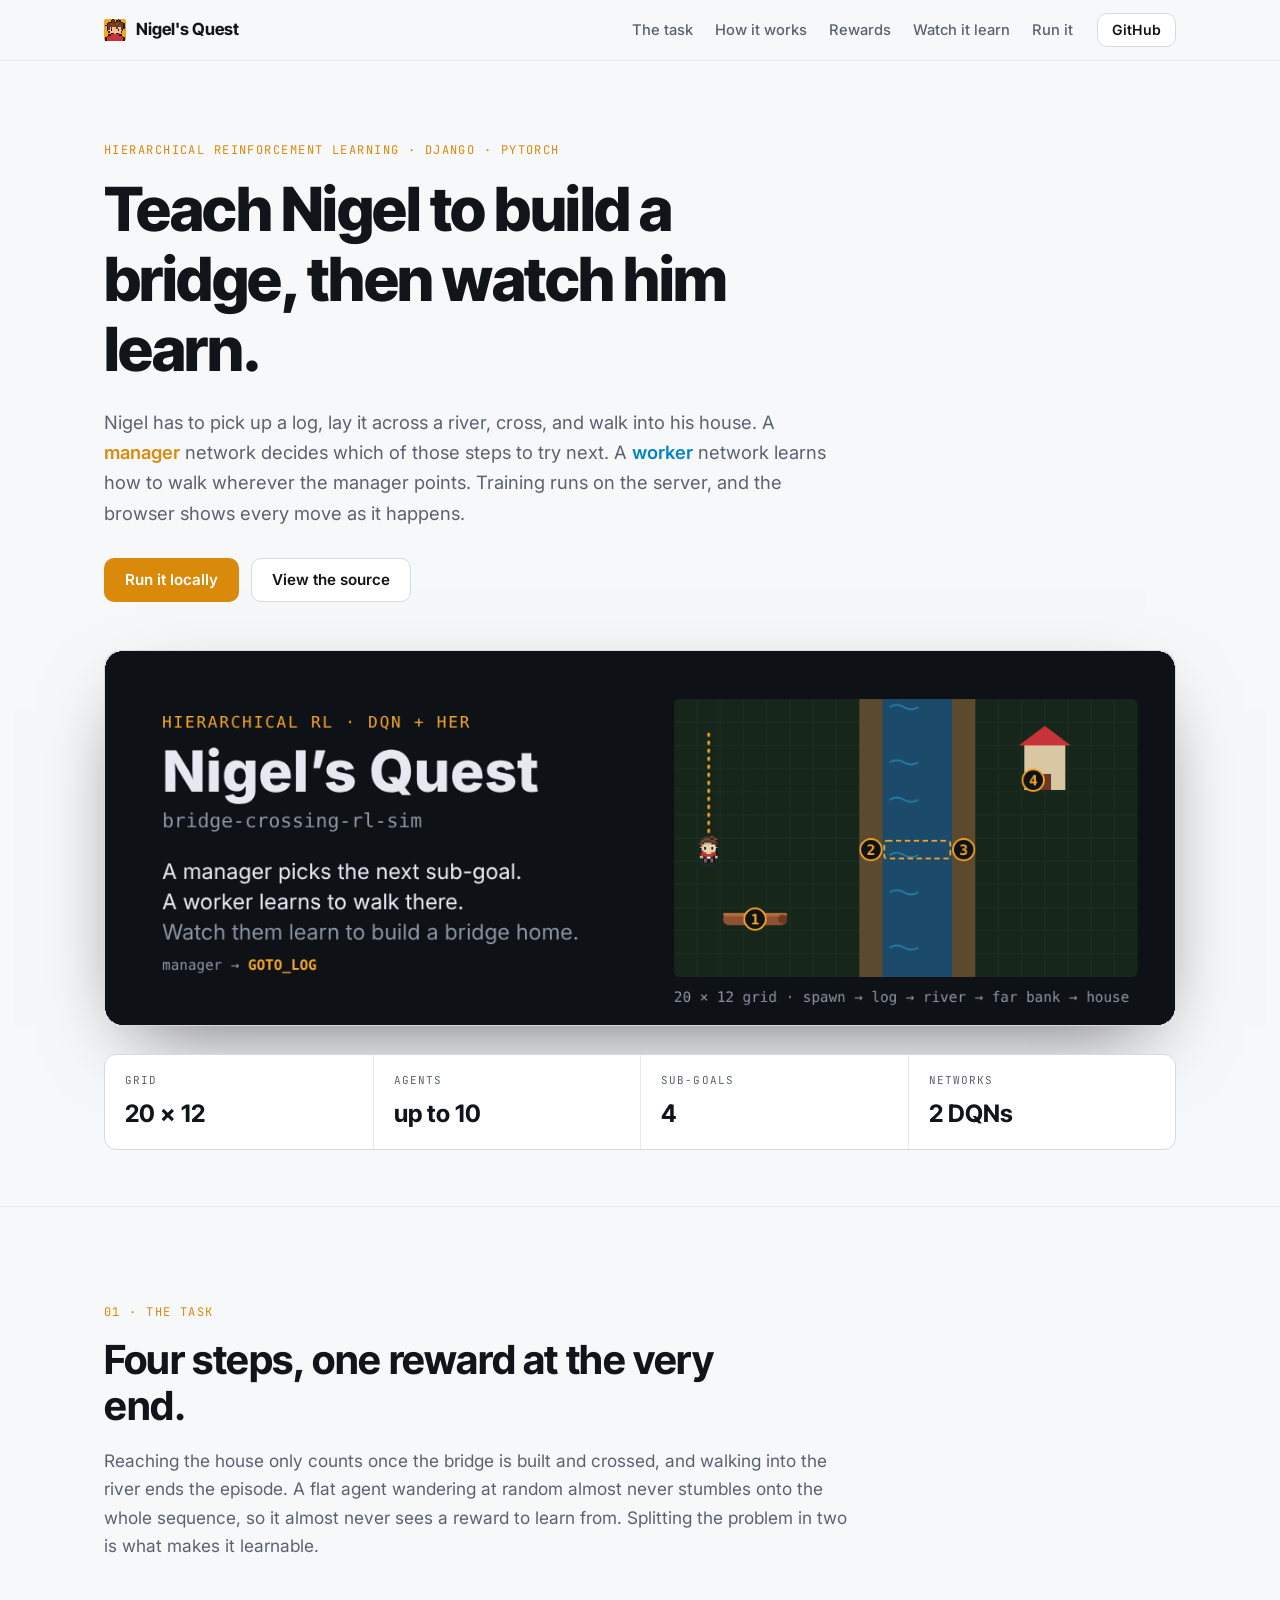
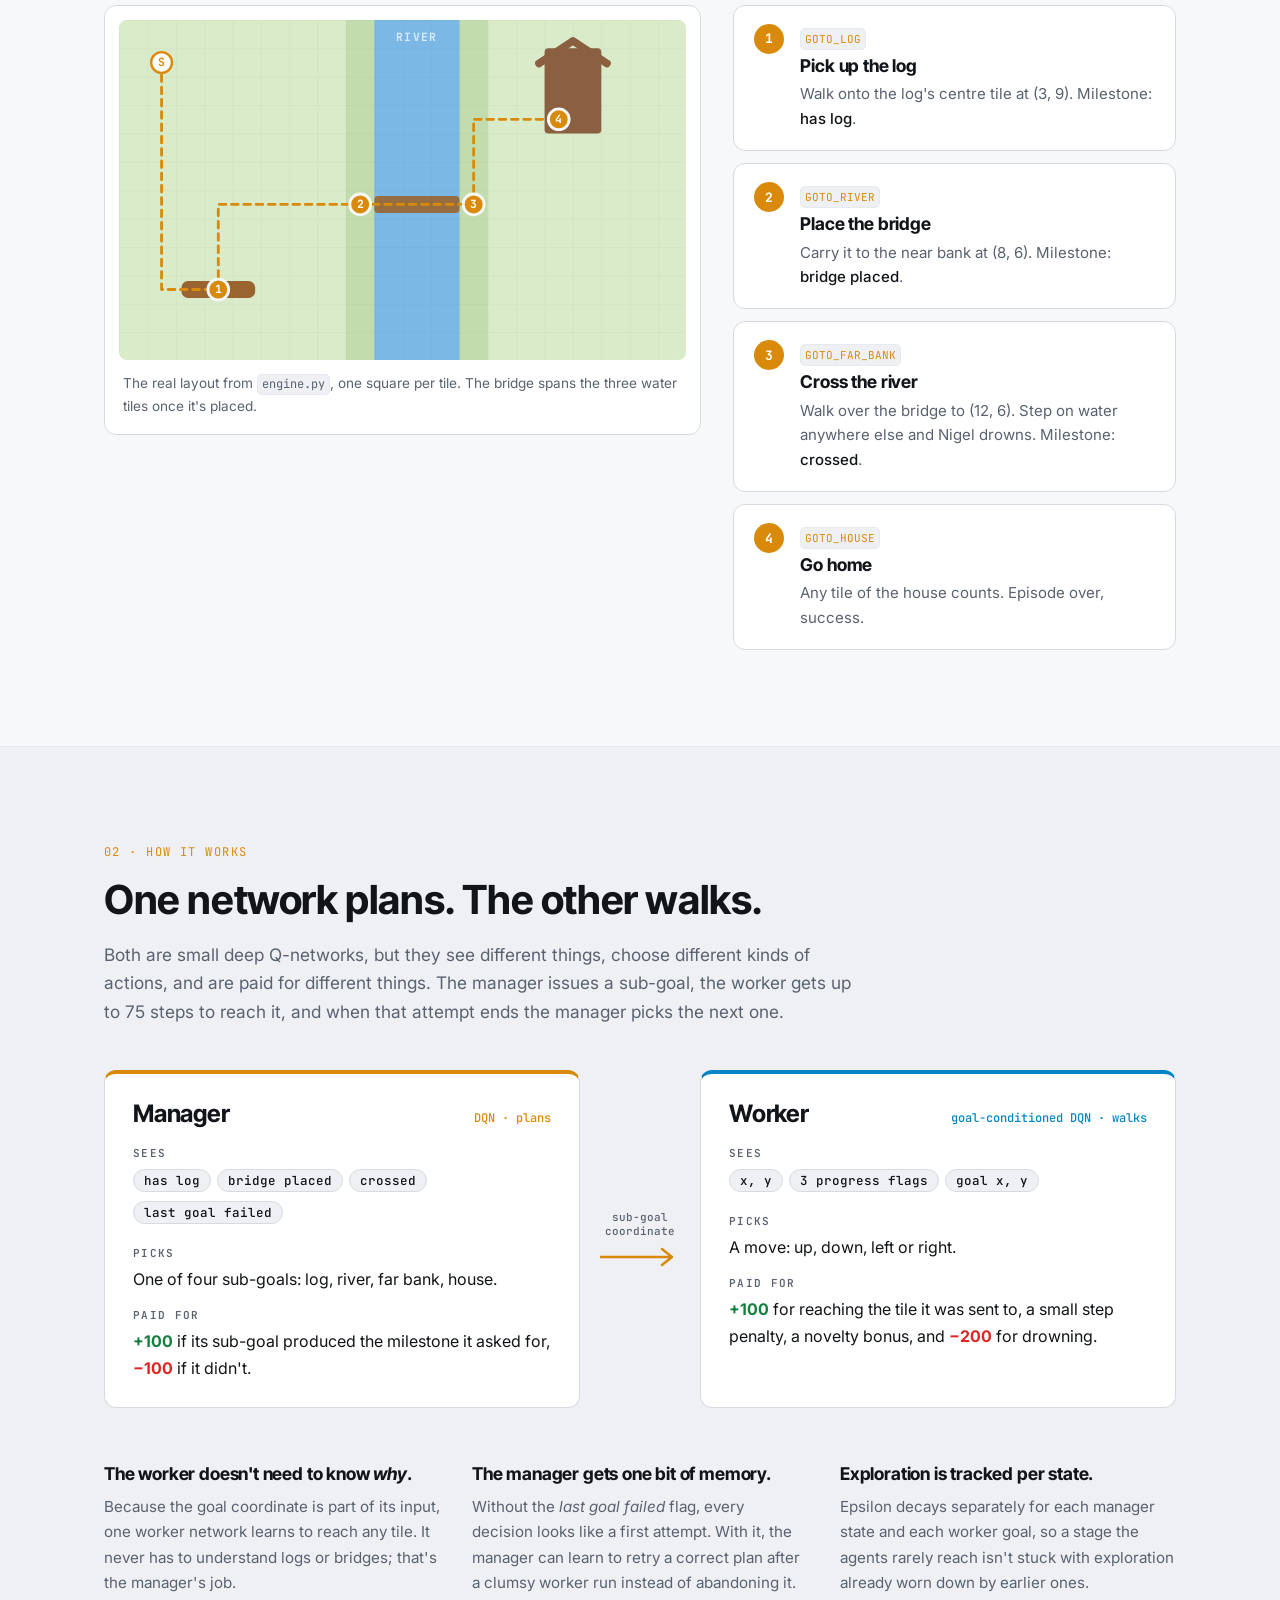
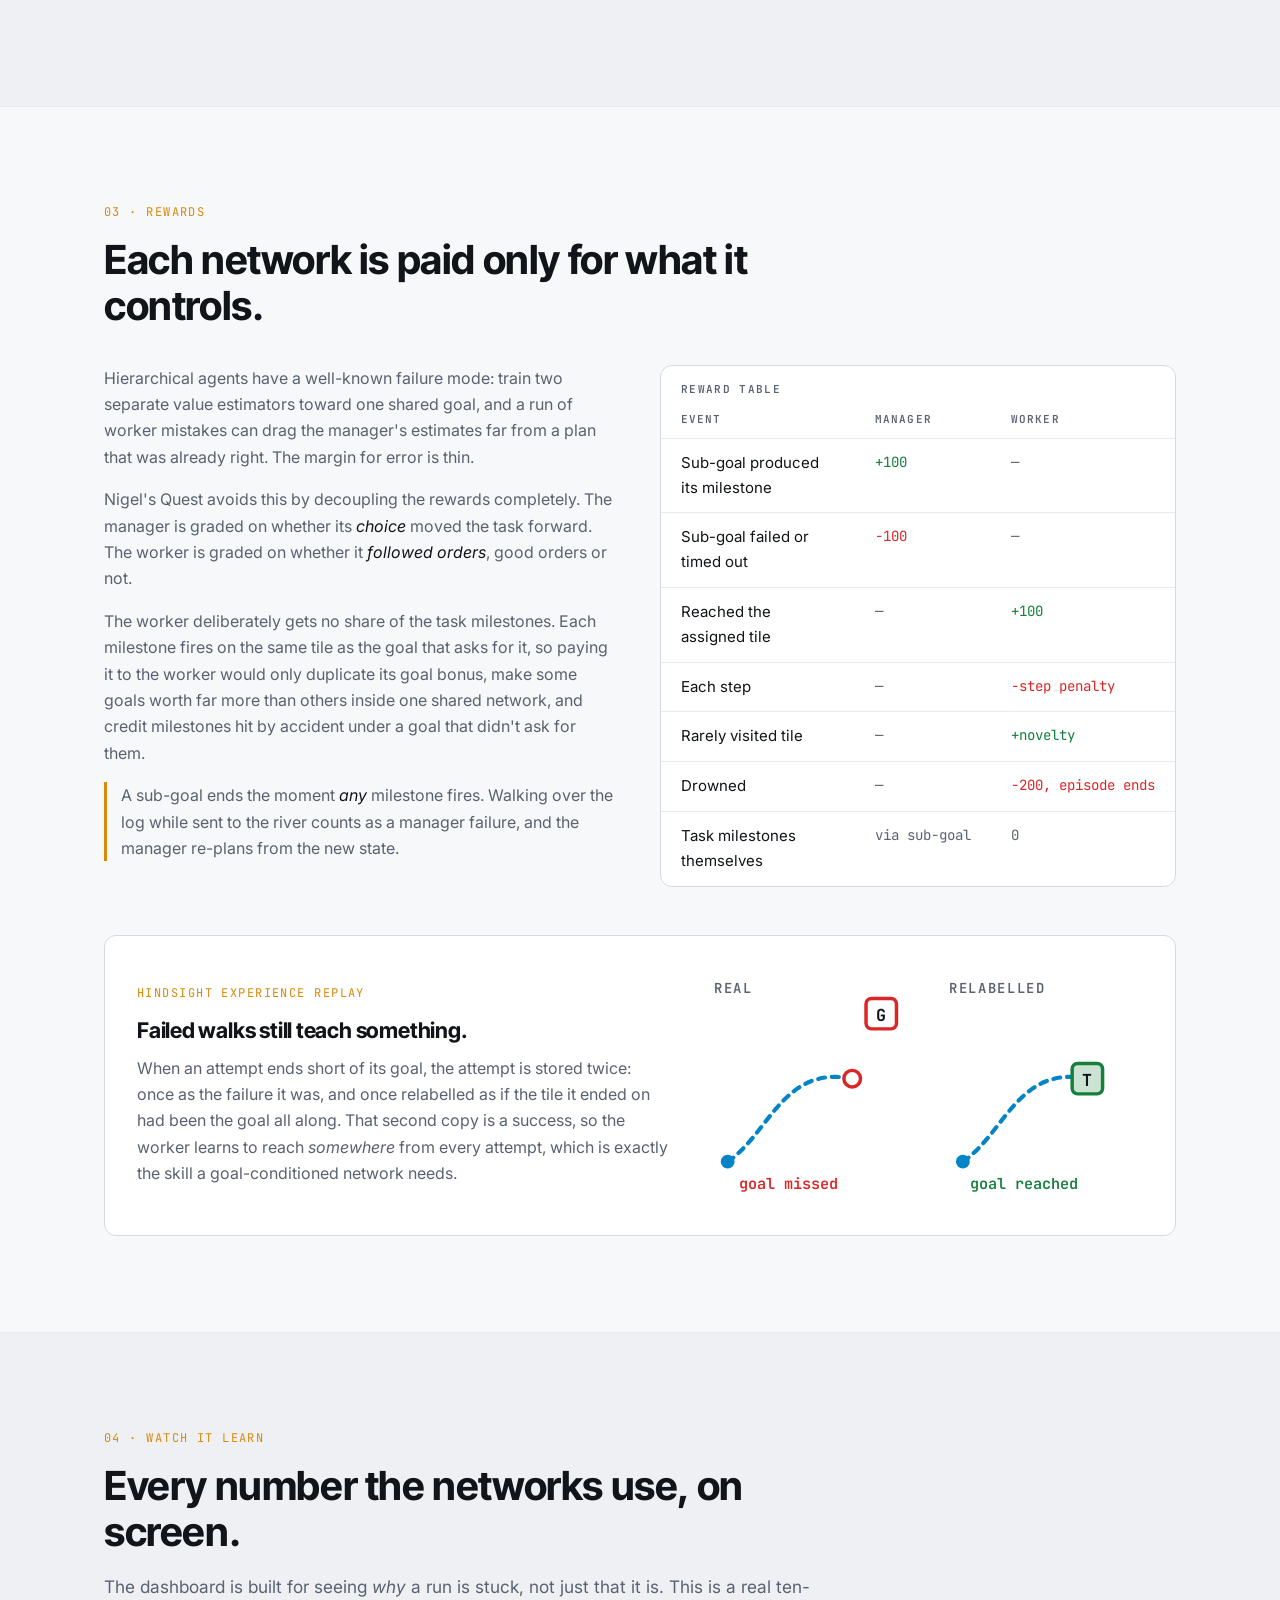
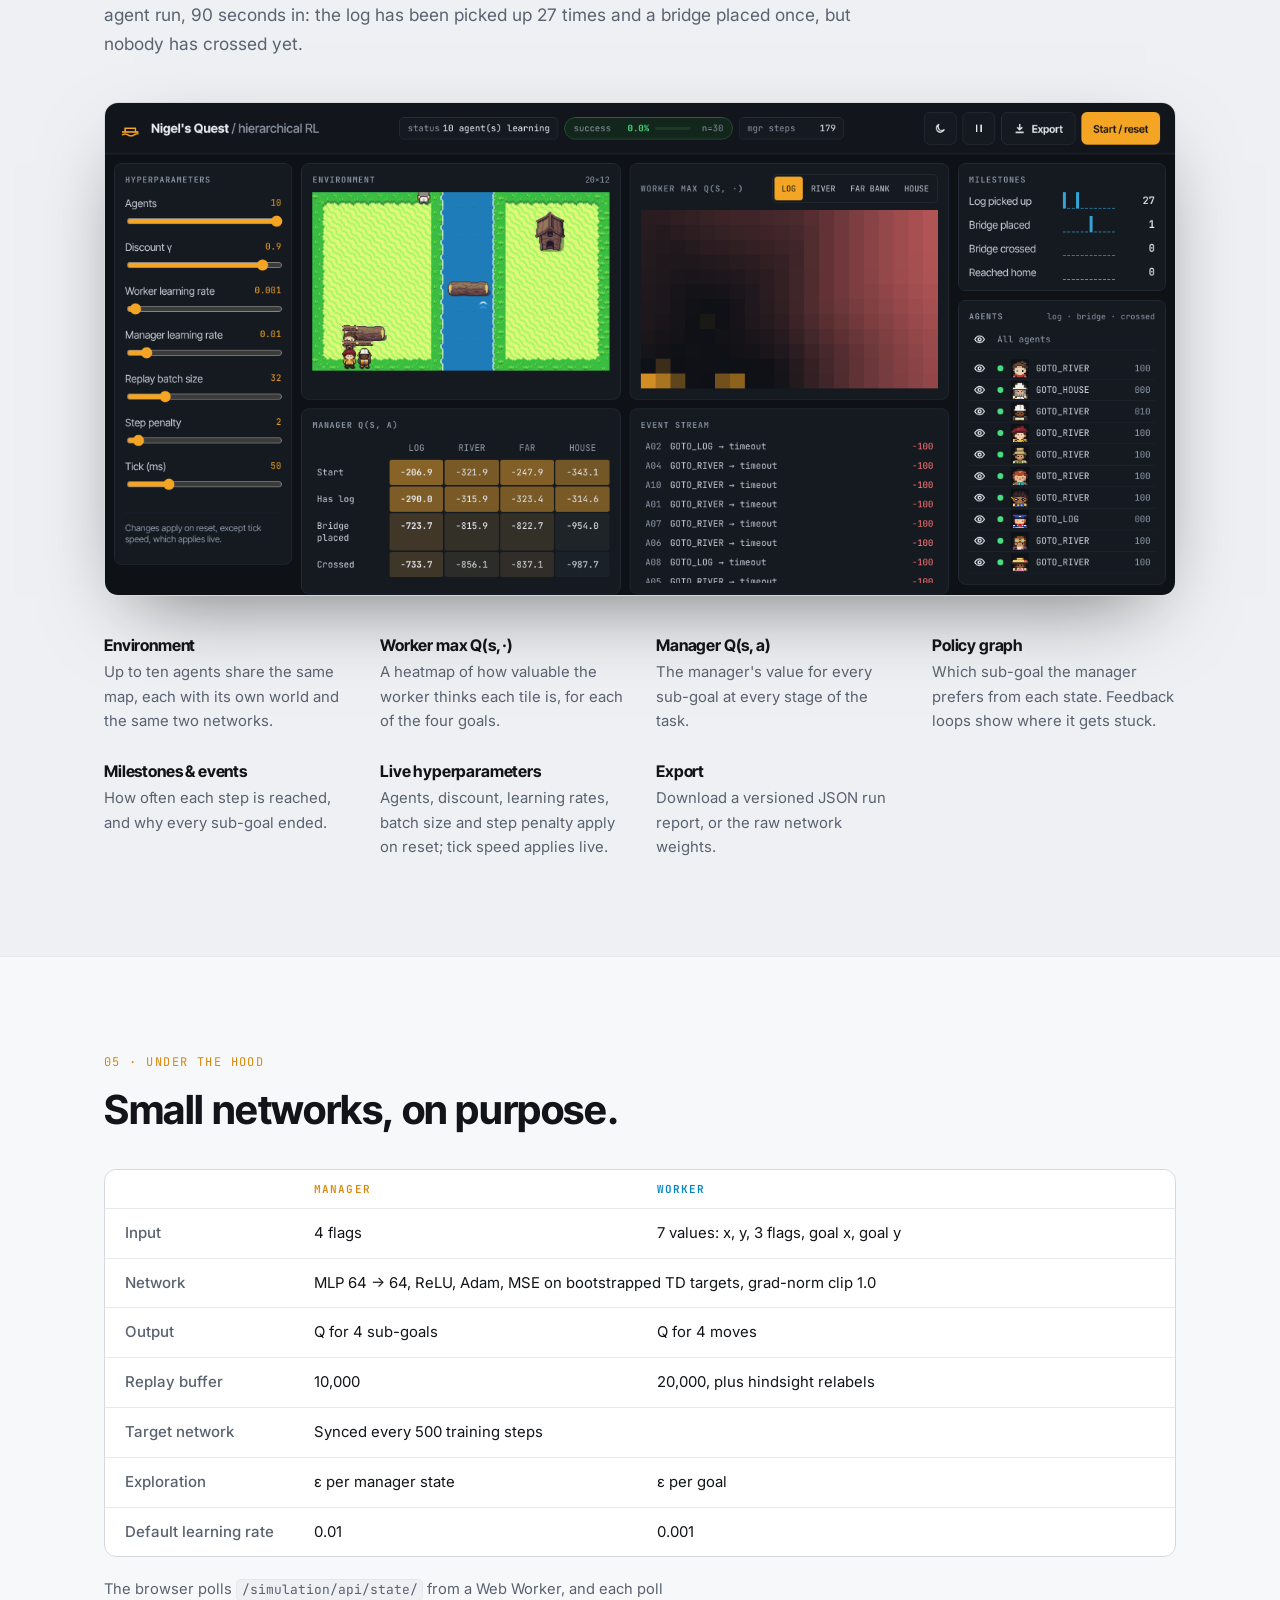
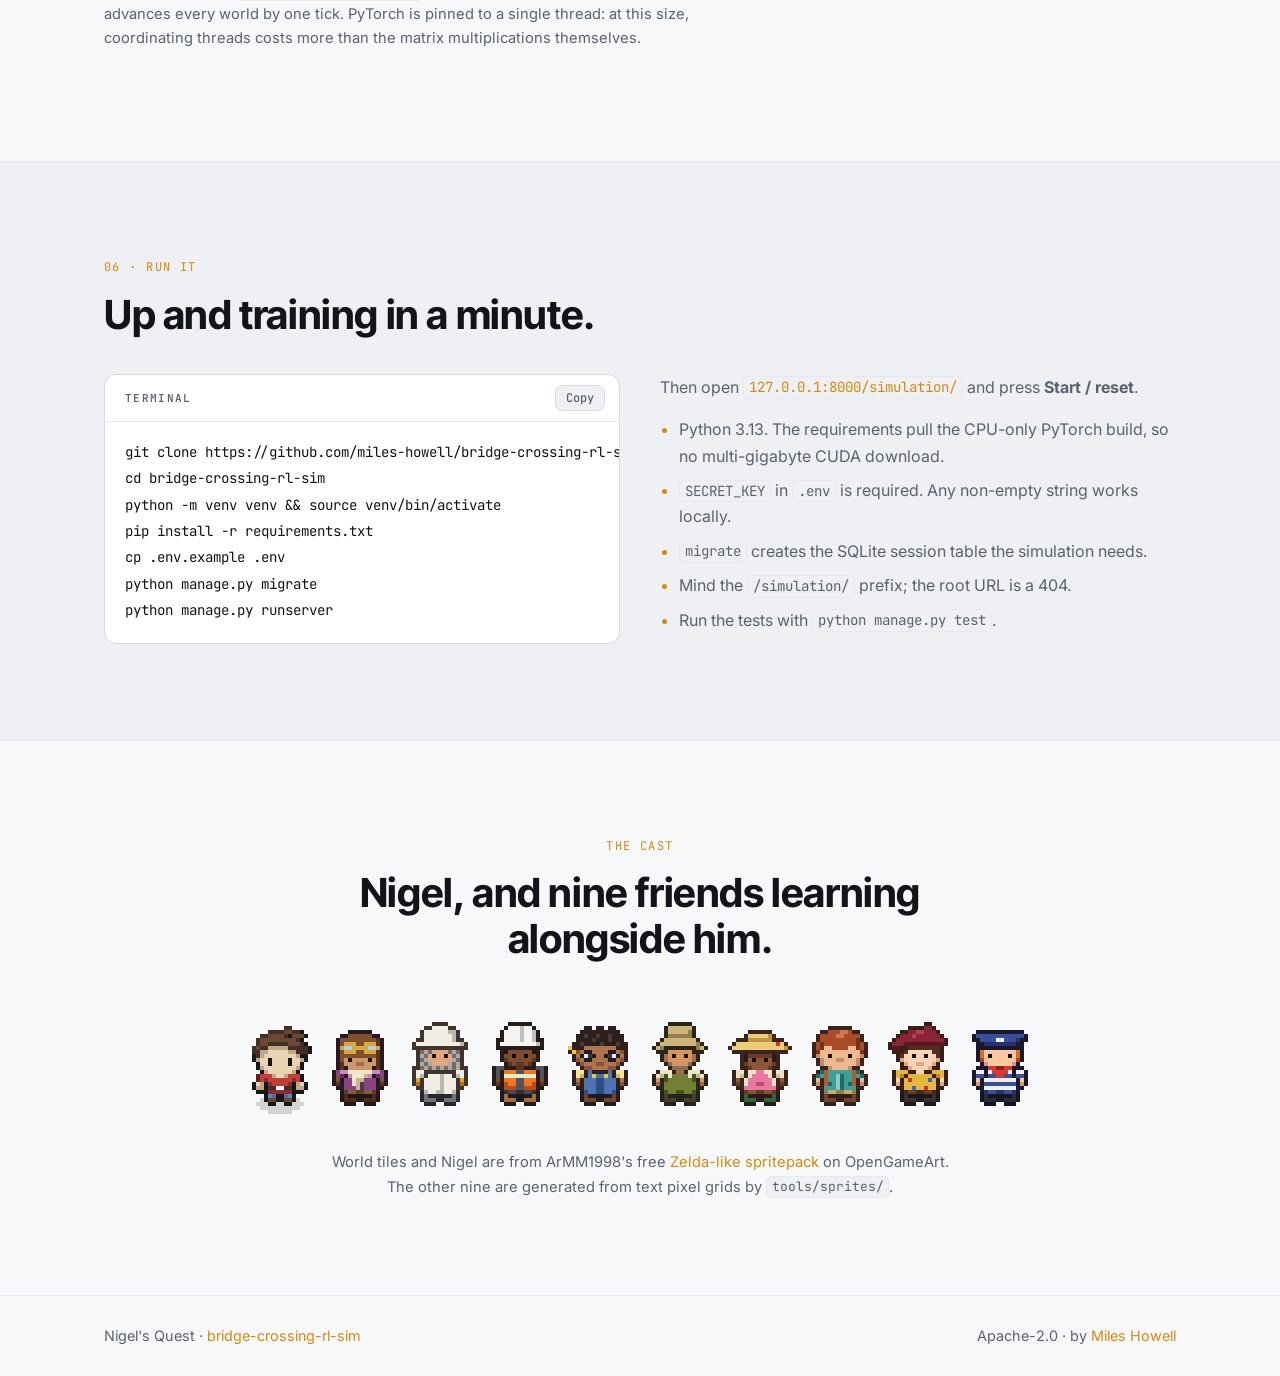
==== docs/index.html @ 2ee77b32 "Add a GitHub Pages site that presents and explains the project A static page in docs/ (served at the" ====
<!doctype html>
<html lang="en">
<head>
  <meta charset="utf-8">
  <meta name="viewport" content="width=device-width, initial-scale=1">
  <title>Nigel's Quest · Hierarchical RL you can watch learn</title>
  <meta name="description" content="A Django app that trains a two-level hierarchical reinforcement learning agent to build a bridge, cross a river and get home, and shows every step live in the browser.">
  <meta property="og:title" content="Nigel's Quest">
  <meta property="og:description" content="A manager DQN plans, a goal-conditioned worker DQN walks. Watch them learn to build a bridge and get home.">
  <meta property="og:image" content="https://nigel.plannedpixel.com/assets/app-training.png">
  <meta property="og:type" content="website">
  <link rel="icon" href="assets/favicon.svg" type="image/svg+xml">
  <link rel="preconnect" href="https://fonts.googleapis.com">
  <link rel="preconnect" href="https://fonts.gstatic.com" crossorigin>
  <link href="https://fonts.googleapis.com/css2?family=Inter:wght@400;500;600;700&family=Inter+Tight:wght@600;700;800&family=JetBrains+Mono:wght@400;500;600&display=swap" rel="stylesheet">
  <link rel="stylesheet" href="style.css">
</head>
<body>
  <header class="nav">
    <div class="wrap nav-inner">
      <a class="brand" href="#top"><img src="assets/favicon.svg" alt="" width="22" height="22">Nigel's Quest</a>
      <nav class="nav-links" aria-label="Sections">
        <a href="#task">The task</a>
        <a href="#how">How it works</a>
        <a href="#rewards">Rewards</a>
        <a href="#watch">Watch it learn</a>
        <a href="#run">Run it</a>
      </nav>
      <a class="btn btn-ghost btn-sm" href="https://github.com/miles-howell/bridge-crossing-rl-sim">GitHub</a>
    </div>
  </header>

  <main id="top">
    <!-- Hero -->
    <section class="hero">
      <div class="wrap">
        <p class="eyebrow">Hierarchical reinforcement learning · Django · PyTorch</p>
        <h1>Teach Nigel to build a bridge, then watch him learn.</h1>
        <p class="lede">Nigel has to pick up a log, lay it across a river, cross, and walk into his house. A <strong class="c-manager">manager</strong> network decides which of those steps to try next. A <strong class="c-worker">worker</strong> network learns how to walk wherever the manager points. Training runs on the server, and the browser shows every move as it happens.</p>
        <div class="cta">
          <a class="btn btn-primary" href="#run">Run it locally</a>
          <a class="btn btn-ghost" href="https://github.com/miles-howell/bridge-crossing-rl-sim">View the source</a>
        </div>
        <figure class="hero-media">
          <img src="assets/hero.gif" width="1200" height="420" alt="Nigel walks a 20 by 12 grid, picks up a log, lays it across the river as a bridge, crosses and walks into the house, while the manager's current sub-goal updates beside him">
        </figure>
        <dl class="stats">
          <div><dt>Grid</dt><dd>20 × 12</dd></div>
          <div><dt>Agents</dt><dd>up to 10</dd></div>
          <div><dt>Sub-goals</dt><dd>4</dd></div>
          <div><dt>Networks</dt><dd>2 DQNs</dd></div>
        </dl>
      </div>
    </section>

    <!-- The task -->
    <section id="task" class="section">
      <div class="wrap">
        <p class="eyebrow">01 · The task</p>
        <h2>Four steps, one reward at the very end.</h2>
        <p class="section-lede">Reaching the house only counts once the bridge is built and crossed, and walking into the river ends the episode. A flat agent wandering at random almost never stumbles onto the whole sequence, so it almost never sees a reward to learn from. Splitting the problem in two is what makes it learnable.</p>

        <div class="task-grid">
          <figure class="map card">
            <svg viewBox="0 0 600 360" role="img" aria-labelledby="map-title map-desc">
              <title id="map-title">The 20 by 12 world</title>
              <desc id="map-desc">Nigel starts in the top-left. The log lies near the bottom-left. A five-column river runs down the middle; the bridge goes at its left bank on row 6. The house sits on the right side near the top. A dashed route visits log, river, far bank and house in order.</desc>
              <defs>
                <pattern id="grid" width="30" height="30" patternUnits="userSpaceOnUse">
                  <path d="M30 0H0V30" fill="none" class="map-gridline"/>
                </pattern>
              </defs>
              <rect width="600" height="360" class="map-grass"/>
              <rect x="240" y="0" width="150" height="360" class="map-bank"/>
              <rect x="270" y="0" width="90" height="360" class="map-water"/>
              <rect width="600" height="360" fill="url(#grid)"/>
              <!-- bridge -->
              <rect x="270" y="186" width="90" height="18" rx="4" class="map-bridge"/>
              <!-- log -->
              <rect x="66" y="276" width="78" height="18" rx="7" class="map-log"/>
              <!-- house -->
              <rect x="450" y="30" width="60" height="90" rx="4" class="map-house"/>
              <path d="M444 46 L480 22 L516 46" class="map-roof"/>
              <!-- route -->
              <polyline points="45,45 45,285 105,285" class="route r1"/>
              <polyline points="105,285 105,195 255,195" class="route r2"/>
              <polyline points="255,195 375,195" class="route r3"/>
              <polyline points="375,195 375,105 465,105" class="route r4"/>
              <!-- markers -->
              <g class="pin pin-start"><circle cx="45" cy="45" r="11"/><text x="45" y="49">S</text></g>
              <g class="pin"><circle cx="105" cy="285" r="11"/><text x="105" y="289">1</text></g>
              <g class="pin"><circle cx="255" cy="195" r="11"/><text x="255" y="199">2</text></g>
              <g class="pin"><circle cx="375" cy="195" r="11"/><text x="375" y="199">3</text></g>
              <g class="pin"><circle cx="465" cy="105" r="11"/><text x="465" y="109">4</text></g>
              <text x="315" y="22" class="map-label">river</text>
            </svg>
            <figcaption>The real layout from <code>engine.py</code>, one square per tile. The bridge spans the three water tiles once it's placed.</figcaption>
          </figure>

          <ol class="steps">
            <li>
              <span class="step-n">1</span>
              <div><code class="goal">GOTO_LOG</code><h3>Pick up the log</h3><p>Walk onto the log's centre tile at (3, 9). Milestone: <em>has log</em>.</p></div>
            </li>
            <li>
              <span class="step-n">2</span>
              <div><code class="goal">GOTO_RIVER</code><h3>Place the bridge</h3><p>Carry it to the near bank at (8, 6). Milestone: <em>bridge placed</em>.</p></div>
            </li>
            <li>
              <span class="step-n">3</span>
              <div><code class="goal">GOTO_FAR_BANK</code><h3>Cross the river</h3><p>Walk over the bridge to (12, 6). Step on water anywhere else and Nigel drowns. Milestone: <em>crossed</em>.</p></div>
            </li>
            <li>
              <span class="step-n">4</span>
              <div><code class="goal">GOTO_HOUSE</code><h3>Go home</h3><p>Any tile of the house counts. Episode over, success.</p></div>
            </li>
          </ol>
        </div>
      </div>
    </section>

    <!-- How it works -->
    <section id="how" class="section alt">
      <div class="wrap">
        <p class="eyebrow">02 · How it works</p>
        <h2>One network plans. The other walks.</h2>
        <p class="section-lede">Both are small deep Q-networks, but they see different things, choose different kinds of actions, and are paid for different things. The manager issues a sub-goal, the worker gets up to 75 steps to reach it, and when that attempt ends the manager picks the next one.</p>

        <div class="arch">
          <article class="card agent manager">
            <header><h3>Manager</h3><span class="tag">DQN · plans</span></header>
            <dl>
              <dt>Sees</dt>
              <dd><span class="chip">has log</span><span class="chip">bridge placed</span><span class="chip">crossed</span><span class="chip">last goal failed</span></dd>
              <dt>Picks</dt>
              <dd>One of four sub-goals: log, river, far bank, house.</dd>
              <dt>Paid for</dt>
              <dd><b class="pos">+100</b> if its sub-goal produced the milestone it asked for, <b class="neg">−100</b> if it didn't.</dd>
            </dl>
          </article>

          <div class="arrow" aria-hidden="true">
            <span>sub-goal<br>coordinate</span>
            <svg viewBox="0 0 80 24"><path d="M0 12H70M62 4l10 8-10 8"/></svg>
          </div>

          <article class="card agent worker">
            <header><h3>Worker</h3><span class="tag">goal-conditioned DQN · walks</span></header>
            <dl>
              <dt>Sees</dt>
              <dd><span class="chip">x, y</span><span class="chip">3 progress flags</span><span class="chip">goal x, y</span></dd>
              <dt>Picks</dt>
              <dd>A move: up, down, left or right.</dd>
              <dt>Paid for</dt>
              <dd><b class="pos">+100</b> for reaching the tile it was sent to, a small step penalty, a novelty bonus, and <b class="neg">−200</b> for drowning.</dd>
            </dl>
          </article>
        </div>

        <div class="cols3">
          <div>
            <h3>The worker doesn't need to know <em>why</em>.</h3>
            <p>Because the goal coordinate is part of its input, one worker network learns to reach any tile. It never has to understand logs or bridges; that's the manager's job.</p>
          </div>
          <div>
            <h3>The manager gets one bit of memory.</h3>
            <p>Without the <em>last goal failed</em> flag, every decision looks like a first attempt. With it, the manager can learn to retry a correct plan after a clumsy worker run instead of abandoning it.</p>
          </div>
          <div>
            <h3>Exploration is tracked per state.</h3>
            <p>Epsilon decays separately for each manager state and each worker goal, so a stage the agents rarely reach isn't stuck with exploration already worn down by earlier ones.</p>
          </div>
        </div>
      </div>
    </section>

    <!-- Rewards -->
    <section id="rewards" class="section">
      <div class="wrap">
        <p class="eyebrow">03 · Rewards</p>
        <h2>Each network is paid only for what it controls.</h2>
        <div class="split">
          <div class="prose">
            <p>Hierarchical agents have a well-known failure mode: train two separate value estimators toward one shared goal, and a run of worker mistakes can drag the manager's estimates far from a plan that was already right. The margin for error is thin.</p>
            <p>Nigel's Quest avoids this by decoupling the rewards completely. The manager is graded on whether its <em>choice</em> moved the task forward. The worker is graded on whether it <em>followed orders</em>, good orders or not.</p>
            <p>The worker deliberately gets no share of the task milestones. Each milestone fires on the same tile as the goal that asks for it, so paying it to the worker would only duplicate its goal bonus, make some goals worth far more than others inside one shared network, and credit milestones hit by accident under a goal that didn't ask for them.</p>
            <p class="note">A sub-goal ends the moment <em>any</em> milestone fires. Walking over the log while sent to the river counts as a manager failure, and the manager re-plans from the new state.</p>
          </div>
          <div class="card table-card">
            <table>
              <caption>Reward table</caption>
              <thead><tr><th>Event</th><th>Manager</th><th>Worker</th></tr></thead>
              <tbody>
                <tr><td>Sub-goal produced its milestone</td><td class="pos">+100</td><td class="dim">—</td></tr>
                <tr><td>Sub-goal failed or timed out</td><td class="neg">−100</td><td class="dim">—</td></tr>
                <tr><td>Reached the assigned tile</td><td class="dim">—</td><td class="pos">+100</td></tr>
                <tr><td>Each step</td><td class="dim">—</td><td class="neg">−step penalty</td></tr>
                <tr><td>Rarely visited tile</td><td class="dim">—</td><td class="pos">+novelty</td></tr>
                <tr><td>Drowned</td><td class="dim">—</td><td class="neg">−200, episode ends</td></tr>
                <tr><td>Task milestones themselves</td><td class="dim">via sub-goal</td><td class="dim">0</td></tr>
              </tbody>
            </table>
          </div>
        </div>

        <div class="her card">
          <div class="her-text">
            <p class="eyebrow">Hindsight experience replay</p>
            <h3>Failed walks still teach something.</h3>
            <p>When an attempt ends short of its goal, the attempt is stored twice: once as the failure it was, and once relabelled as if the tile it ended on had been the goal all along. That second copy is a success, so the worker learns to reach <em>somewhere</em> from every attempt, which is exactly the skill a goal-conditioned network needs.</p>
          </div>
          <svg class="her-fig" viewBox="0 0 320 170" role="img" aria-labelledby="her-title">
            <title id="her-title">A failed path toward goal G ends at tile T, and is replayed as a successful path to T</title>
            <g class="her-panel">
              <text x="10" y="18" class="her-cap">real</text>
              <path d="M20 140 C 50 120, 60 70, 110 80" class="her-path"/>
              <circle cx="20" cy="140" r="5" class="her-start"/>
              <circle cx="110" cy="80" r="6" class="her-end"/>
              <rect x="120" y="22" width="22" height="22" rx="4" class="her-goal"/><text x="131" y="38" class="her-glyph">G</text>
              <text x="64" y="160" class="her-out neg">goal missed</text>
            </g>
            <g class="her-panel" transform="translate(170 0)">
              <text x="10" y="18" class="her-cap">relabelled</text>
              <path d="M20 140 C 50 120, 60 70, 110 80" class="her-path"/>
              <circle cx="20" cy="140" r="5" class="her-start"/>
              <rect x="99" y="69" width="22" height="22" rx="4" class="her-goal ok"/><text x="110" y="85" class="her-glyph">T</text>
              <text x="64" y="160" class="her-out pos">goal reached</text>
            </g>
          </svg>
        </div>
      </div>
    </section>

    <!-- Watch it learn -->
    <section id="watch" class="section alt">
      <div class="wrap">
        <p class="eyebrow">04 · Watch it learn</p>
        <h2>Every number the networks use, on screen.</h2>
        <p class="section-lede">The dashboard is built for seeing <em>why</em> a run is stuck, not just that it is. This is a real ten-agent run, 90 seconds in: the log has been picked up 27 times and a bridge placed once, but nobody has crossed yet.</p>
        <figure class="shot">
          <img src="assets/app-training.png" width="1440" height="662" loading="lazy" alt="The app 90 seconds into a 10-agent run: hyperparameter sliders, the grid world with agents near the log, the worker's Q-value heatmap, the manager's Q-table, the event stream and milestone counters">
        </figure>
        <ul class="features">
          <li><h3>Environment</h3><p>Up to ten agents share the same map, each with its own world and the same two networks.</p></li>
          <li><h3>Worker max Q(s, ·)</h3><p>A heatmap of how valuable the worker thinks each tile is, for each of the four goals.</p></li>
          <li><h3>Manager Q(s, a)</h3><p>The manager's value for every sub-goal at every stage of the task.</p></li>
          <li><h3>Policy graph</h3><p>Which sub-goal the manager prefers from each state. Feedback loops show where it gets stuck.</p></li>
          <li><h3>Milestones &amp; events</h3><p>How often each step is reached, and why every sub-goal ended.</p></li>
          <li><h3>Live hyperparameters</h3><p>Agents, discount, learning rates, batch size and step penalty apply on reset; tick speed applies live.</p></li>
          <li><h3>Export</h3><p>Download a versioned JSON run report, or the raw network weights.</p></li>
        </ul>
      </div>
    </section>

    <!-- Under the hood -->
    <section class="section">
      <div class="wrap">
        <p class="eyebrow">05 · Under the hood</p>
        <h2>Small networks, on purpose.</h2>
        <div class="specs card">
          <table>
            <thead><tr><th></th><th class="c-manager">Manager</th><th class="c-worker">Worker</th></tr></thead>
            <tbody>
              <tr><th>Input</th><td>4 flags</td><td>7 values: x, y, 3 flags, goal x, goal y</td></tr>
              <tr><th>Network</th><td colspan="2">MLP 64 → 64, ReLU, Adam, MSE on bootstrapped TD targets, grad-norm clip 1.0</td></tr>
              <tr><th>Output</th><td>Q for 4 sub-goals</td><td>Q for 4 moves</td></tr>
              <tr><th>Replay buffer</th><td>10,000</td><td>20,000, plus hindsight relabels</td></tr>
              <tr><th>Target network</th><td colspan="2">Synced every 500 training steps</td></tr>
              <tr><th>Exploration</th><td>ε per manager state</td><td>ε per goal</td></tr>
              <tr><th>Default learning rate</th><td>0.01</td><td>0.001</td></tr>
            </tbody>
          </table>
        </div>
        <p class="small">The browser polls <code>/simulation/api/state/</code> from a Web Worker, and each poll advances every world by one tick. PyTorch is pinned to a single thread: at this size, coordinating threads costs more than the matrix multiplications themselves.</p>
      </div>
    </section>

    <!-- Run it -->
    <section id="run" class="section alt">
      <div class="wrap">
        <p class="eyebrow">06 · Run it</p>
        <h2>Up and training in a minute.</h2>
        <div class="split">
          <div class="code card">
            <div class="code-bar"><span>Terminal</span><button class="copy" type="button" data-copy="run-cmds">Copy</button></div>
<pre id="run-cmds"><code>git clone https://github.com/miles-howell/bridge-crossing-rl-sim.git
cd bridge-crossing-rl-sim
python -m venv venv &amp;&amp; source venv/bin/activate
pip install -r requirements.txt
cp .env.example .env
python manage.py migrate
python manage.py runserver</code></pre>
          </div>
          <div class="prose">
            <p>Then open <a href="http://127.0.0.1:8000/simulation/"><code>127.0.0.1:8000/simulation/</code></a> and press <b>Start / reset</b>.</p>
            <ul class="checks">
              <li>Python 3.13. The requirements pull the CPU-only PyTorch build, so no multi-gigabyte CUDA download.</li>
              <li><code>SECRET_KEY</code> in <code>.env</code> is required. Any non-empty string works locally.</li>
              <li><code>migrate</code> creates the SQLite session table the simulation needs.</li>
              <li>Mind the <code>/simulation/</code> prefix; the root URL is a 404.</li>
              <li>Run the tests with <code>python manage.py test</code>.</li>
            </ul>
          </div>
        </div>
      </div>
    </section>

    <!-- Cast -->
    <section class="section cast-section">
      <div class="wrap">
        <p class="eyebrow">The cast</p>
        <h2>Nigel, and nine friends learning alongside him.</h2>
        <img class="cast" src="assets/cast.png" width="784" height="128" loading="lazy" alt="Ten pixel-art characters: Nigel, then an aviator, beekeeper, builder, engineer, fisher, gardener, hiker, painter and sailor">
        <p class="small">World tiles and Nigel are from ArMM1998's free <a href="https://opengameart.org/content/zelda-like-tilesets-and-sprites">Zelda-like spritepack</a> on OpenGameArt. The other nine are generated from text pixel grids by <code>tools/sprites/</code>.</p>
      </div>
    </section>
  </main>

  <footer class="footer">
    <div class="wrap footer-inner">
      <span>Nigel's Quest · <a href="https://github.com/miles-howell/bridge-crossing-rl-sim">bridge-crossing-rl-sim</a></span>
      <span>Apache-2.0 · by <a href="https://github.com/miles-howell">Miles Howell</a></span>
    </div>
  </footer>

  <script>
    document.querySelectorAll('[data-copy]').forEach(function (btn) {
      btn.addEventListener('click', function () {
        var text = document.getElementById(btn.dataset.copy).innerText;
        navigator.clipboard.writeText(text).then(function () {
          btn.textContent = 'Copied';
          setTimeout(function () { btn.textContent = 'Copy'; }, 1500);
        });
      });
    });
  </script>
</body>
</html>
---- docs/style.css ----
/* Palette mirrors the app's tokens in simulation/templates/simulation/index.html. */
:root {
  --bg: #0e1116;
  --bg-alt: #12161c;
  --surface: #151a21;
  --border: #262d38;
  --rule: #1d232c;
  --text: #e6eaf0;
  --muted: #8b95a5;
  --accent: #f5a524;
  --accent-fg: #0e1116;
  --worker: #38bdf8;
  --pos: #4ade80;
  --neg: #f87171;
  --grass: #1c2a1c;
  --bank: #2b3a24;
  --water: #1d4f7a;
  --gridline: rgba(255, 255, 255, 0.05);
  --log: #a0703c;
  --house: #6b4a2f;
  --font-sans: "Inter", system-ui, -apple-system, "Segoe UI", sans-serif;
  --font-head: "Inter Tight", "Inter", system-ui, sans-serif;
  --font-mono: "JetBrains Mono", ui-monospace, SFMono-Regular, Menlo, monospace;
  --radius: 12px;
  color-scheme: dark;
}

@media (prefers-color-scheme: light) {
  :root {
    --bg: #f7f8fa;
    --bg-alt: #eef0f3;
    --surface: #ffffff;
    --border: #d6dae0;
    --rule: #e6e9ed;
    --text: #111418;
    --muted: #5a6270;
    --accent: #d98a0b;
    --accent-fg: #ffffff;
    --worker: #0284c7;
    --pos: #15803d;
    --neg: #dc2626;
    --grass: #d9ebc9;
    --bank: #c3dcae;
    --water: #7cb8e6;
    --gridline: rgba(0, 0, 0, 0.06);
    --log: #9a6430;
    --house: #8a6040;
    color-scheme: light;
  }
}

*, *::before, *::after { box-sizing: border-box; }
html { scroll-behavior: smooth; scroll-padding-top: 72px; }
body {
  margin: 0;
  background: var(--bg);
  color: var(--text);
  font: 16px/1.65 var(--font-sans);
  -webkit-font-smoothing: antialiased;
}
img, svg { max-width: 100%; display: block; }
a { color: var(--accent); text-decoration: none; }
a:hover { text-decoration: underline; }
code {
  font-family: var(--font-mono);
  font-size: 0.88em;
  background: var(--bg-alt);
  border: 1px solid var(--rule);
  padding: 0.1em 0.35em;
  border-radius: 5px;
}
h1, h2, h3 { font-family: var(--font-head); line-height: 1.15; margin: 0; letter-spacing: -0.01em; }
h1 { font-size: clamp(2.2rem, 5.5vw, 3.8rem); font-weight: 800; letter-spacing: -0.025em; max-width: 18ch; }
h2 { font-size: clamp(1.7rem, 3.6vw, 2.5rem); font-weight: 700; max-width: 26ch; }
h3 { font-size: 1.1rem; font-weight: 700; }
p { margin: 0 0 1em; }

.wrap { max-width: 1120px; margin: 0 auto; padding: 0 24px; }
.c-manager { color: var(--accent); }
.c-worker { color: var(--worker); }
.pos { color: var(--pos); }
.neg { color: var(--neg); }
.dim { color: var(--muted); }
.small { color: var(--muted); font-size: 0.92rem; max-width: 70ch; margin-top: 20px; }

.eyebrow {
  font-family: var(--font-mono);
  font-size: 12px;
  letter-spacing: 0.12em;
  text-transform: uppercase;
  color: var(--accent);
  margin: 0 0 14px;
}

.card {
  background: var(--surface);
  border: 1px solid var(--border);
  border-radius: var(--radius);
}

/* Nav */
.nav {
  position: sticky; top: 0; z-index: 10;
  background: color-mix(in srgb, var(--bg) 85%, transparent);
  backdrop-filter: blur(10px);
  border-bottom: 1px solid var(--rule);
}
.nav-inner { display: flex; align-items: center; gap: 24px; height: 60px; }
.brand { display: flex; align-items: center; gap: 10px; color: var(--text); font-family: var(--font-head); font-weight: 700; font-size: 1.05rem; }
.brand:hover { text-decoration: none; }
.nav-links { display: flex; gap: 22px; margin-left: auto; }
.nav-links a { color: var(--muted); font-size: 0.92rem; font-weight: 500; }
.nav-links a:hover { color: var(--text); text-decoration: none; }

/* Buttons */
.btn {
  display: inline-flex; align-items: center; justify-content: center;
  height: 44px; padding: 0 20px;
  border-radius: 10px; border: 1px solid transparent;
  font-weight: 600; font-size: 0.95rem;
}
.btn:hover { text-decoration: none; }
.btn-sm { height: 34px; padding: 0 14px; font-size: 0.88rem; }
.btn-primary { background: var(--accent); color: var(--accent-fg); }
.btn-primary:hover { filter: brightness(1.08); }
.btn-ghost { border-color: var(--border); color: var(--text); background: var(--surface); }
.btn-ghost:hover { border-color: var(--muted); }

/* Hero */
.hero { padding: 80px 0 56px; }
.lede { font-size: 1.15rem; color: var(--muted); max-width: 62ch; margin: 22px 0 30px; }
.lede strong { font-weight: 600; }
.cta { display: flex; gap: 12px; flex-wrap: wrap; }
.hero-media {
  margin: 48px 0 0;
  border-radius: 16px; overflow: hidden;
  border: 1px solid var(--border);
  box-shadow: 0 30px 80px -30px rgba(0, 0, 0, 0.6);
}
.hero-media img { width: 100%; height: auto; }
.stats {
  display: grid; grid-template-columns: repeat(4, 1fr);
  margin: 28px 0 0; border: 1px solid var(--border); border-radius: var(--radius);
  background: var(--surface);
}
.stats div { padding: 16px 20px; border-left: 1px solid var(--rule); }
.stats div:first-child { border-left: 0; }
.stats dt { font-family: var(--font-mono); font-size: 11px; letter-spacing: 0.1em; text-transform: uppercase; color: var(--muted); }
.stats dd { margin: 4px 0 0; font-family: var(--font-head); font-size: 1.5rem; font-weight: 700; }

/* Sections */
.section { padding: 96px 0; border-top: 1px solid var(--rule); }
.section.alt { background: var(--bg-alt); }
.section-lede { color: var(--muted); font-size: 1.08rem; max-width: 68ch; margin: 18px 0 44px; }

/* Task */
.task-grid { display: grid; grid-template-columns: 1.35fr 1fr; gap: 32px; align-items: start; }
.map { margin: 0; padding: 14px; }
.map svg { border-radius: 8px; width: 100%; height: auto; }
.map figcaption { color: var(--muted); font-size: 0.85rem; margin: 12px 4px 2px; }
.map-grass { fill: var(--grass); }
.map-bank { fill: var(--bank); }
.map-water { fill: var(--water); }
.map-gridline { stroke: var(--gridline); stroke-width: 1; }
.map-bridge { fill: var(--log); opacity: 0.9; }
.map-log { fill: var(--log); }
.map-house { fill: var(--house); }
.map-roof { fill: none; stroke: var(--house); stroke-width: 8; stroke-linejoin: round; stroke-linecap: round; }
.map-label { fill: #fff; opacity: 0.75; font: 600 12px var(--font-mono); text-anchor: middle; letter-spacing: 0.12em; text-transform: uppercase; }
.route { fill: none; stroke: var(--accent); stroke-width: 3; stroke-dasharray: 7 6; stroke-linecap: round; stroke-linejoin: round; animation: march 1.2s linear infinite; }
@keyframes march { to { stroke-dashoffset: -26; } }
.pin circle { fill: var(--accent); stroke: var(--bg); stroke-width: 3; }
.pin text { fill: var(--accent-fg); font: 700 12px var(--font-mono); text-anchor: middle; }
.pin-start circle { fill: var(--surface); stroke: var(--accent); stroke-width: 2.5; }
.pin-start text { fill: var(--accent); }

.steps { list-style: none; margin: 0; padding: 0; display: grid; gap: 12px; }
.steps li {
  display: flex; gap: 16px; padding: 18px 20px;
  background: var(--surface); border: 1px solid var(--border); border-radius: var(--radius);
}
.steps p { color: var(--muted); font-size: 0.94rem; margin: 6px 0 0; }
.steps em { color: var(--text); font-style: normal; font-weight: 500; }
.step-n {
  flex: none; width: 30px; height: 30px; border-radius: 50%;
  display: grid; place-items: center;
  background: var(--accent); color: var(--accent-fg);
  font: 700 13px var(--font-mono);
}
.goal { display: inline-block; font-size: 11px; color: var(--accent); margin-bottom: 6px; }

/* Architecture */
.arch { display: grid; grid-template-columns: 1fr auto 1fr; gap: 20px; align-items: stretch; }
.arrow { align-self: center; }
.agent { padding: 26px 28px; border-top: 4px solid var(--accent); }
.agent.worker { border-top-color: var(--worker); }
.agent header { display: flex; align-items: baseline; justify-content: space-between; gap: 12px; margin-bottom: 18px; }
.agent h3 { font-size: 1.5rem; }
.tag { font: 500 12px var(--font-mono); color: var(--accent); }
.worker .tag { color: var(--worker); }
.agent dl { margin: 0; }
.agent dt { font: 600 11px var(--font-mono); letter-spacing: 0.12em; text-transform: uppercase; color: var(--muted); margin-top: 16px; }
.agent dt:first-child { margin-top: 0; }
.agent dd { margin: 6px 0 0; }
.chip {
  display: inline-block; margin: 0 6px 6px 0; padding: 2px 10px;
  border: 1px solid var(--border); border-radius: 999px;
  font: 500 12.5px var(--font-mono); background: var(--bg-alt);
}
.arrow { display: flex; flex-direction: column; align-items: center; gap: 6px; color: var(--accent); }
.arrow span { font: 500 11px/1.3 var(--font-mono); text-align: center; color: var(--muted); }
.arrow svg { width: 80px; fill: none; stroke: var(--accent); stroke-width: 2.5; stroke-linecap: round; stroke-linejoin: round; }

.cols3 { display: grid; grid-template-columns: repeat(3, 1fr); gap: 32px; margin-top: 56px; }
.cols3 h3 { margin-bottom: 10px; }
.cols3 p { color: var(--muted); font-size: 0.95rem; }

/* Rewards */
.split { display: grid; grid-template-columns: 1fr 1fr; gap: 40px; align-items: start; margin-top: 36px; }
.prose p { color: var(--muted); }
.prose em { color: var(--text); }
.note { border-left: 3px solid var(--accent); padding-left: 14px; }
.table-card { overflow: hidden; }
table { width: 100%; border-collapse: collapse; font-size: 0.94rem; }
caption { text-align: left; padding: 16px 20px 4px; font: 600 11px var(--font-mono); letter-spacing: 0.12em; text-transform: uppercase; color: var(--muted); }
th, td { padding: 12px 20px; text-align: left; border-bottom: 1px solid var(--rule); vertical-align: top; }
tbody tr:last-child > * { border-bottom: 0; }
thead th { font: 600 11px var(--font-mono); letter-spacing: 0.1em; text-transform: uppercase; color: var(--muted); }
td.pos, td.neg, td.dim { font-family: var(--font-mono); font-size: 0.88rem; white-space: nowrap; }

.her { display: grid; grid-template-columns: 1.2fr 1fr; gap: 32px; align-items: center; padding: 32px; margin-top: 48px; }
.her h3 { font-size: 1.35rem; margin-bottom: 12px; }
.her p:last-child { color: var(--muted); margin: 0; }
.her-fig { width: 100%; height: auto; }
.her-cap { fill: var(--muted); font: 600 10px var(--font-mono); letter-spacing: 0.12em; text-transform: uppercase; }
.her-path { fill: none; stroke: var(--worker); stroke-width: 3; stroke-dasharray: 5 5; stroke-linecap: round; }
.her-start { fill: var(--worker); }
.her-end { fill: var(--surface); stroke: var(--neg); stroke-width: 2.5; }
.her-goal { fill: none; stroke: var(--neg); stroke-width: 2.5; }
.her-goal.ok { stroke: var(--pos); fill: color-mix(in srgb, var(--pos) 22%, var(--surface)); }
.her-glyph { fill: var(--text); font: 700 12px var(--font-mono); text-anchor: middle; }
.her-out { font: 600 11px var(--font-mono); text-anchor: middle; }
.her-out.pos { fill: var(--pos); }
.her-out.neg { fill: var(--neg); }

/* Watch */
.shot { margin: 0; border-radius: 14px; overflow: hidden; border: 1px solid var(--border); box-shadow: 0 30px 80px -30px rgba(0, 0, 0, 0.55); }
.shot img { width: 100%; height: auto; }
.features { list-style: none; padding: 0; margin: 40px 0 0; display: grid; grid-template-columns: repeat(auto-fill, minmax(240px, 1fr)); gap: 28px 32px; }
.features h3 { font-size: 1rem; margin-bottom: 6px; }
.features p { color: var(--muted); font-size: 0.93rem; margin: 0; }

/* Specs */
.specs { overflow-x: auto; margin-top: 36px; }
.specs tbody th { color: var(--muted); font-weight: 500; white-space: nowrap; width: 1%; }
.specs td { font-size: 0.93rem; }

/* Run */
.code { overflow: hidden; }
.code-bar {
  display: flex; align-items: center; justify-content: space-between;
  padding: 10px 14px 10px 20px; border-bottom: 1px solid var(--rule);
  font: 600 11px var(--font-mono); letter-spacing: 0.12em; text-transform: uppercase; color: var(--muted);
}
.code pre { margin: 0; padding: 18px 20px; overflow-x: auto; }
.code code { background: none; border: 0; padding: 0; font-size: 0.88rem; line-height: 1.8; }
.copy {
  font: 500 12px var(--font-mono); color: var(--muted);
  background: var(--bg-alt); border: 1px solid var(--border); border-radius: 7px;
  padding: 4px 10px; cursor: pointer;
}
.copy:hover { color: var(--text); }
.checks { padding-left: 1.2em; margin: 0; color: var(--muted); }
.checks li { margin-bottom: 8px; }
.checks li::marker { color: var(--accent); }

/* Cast */
.cast-section { text-align: center; }
.cast-section h2 { margin: 0 auto; }
.cast { margin: 40px auto 8px; image-rendering: pixelated; width: 100%; max-width: 784px; height: auto; }
.cast-section .small { margin: 20px auto 0; }

/* Footer */
.footer { border-top: 1px solid var(--rule); padding: 28px 0; color: var(--muted); font-size: 0.9rem; }
.footer-inner { display: flex; justify-content: space-between; gap: 16px; flex-wrap: wrap; }

@media (max-width: 900px) {
  .task-grid, .split, .her, .cols3 { grid-template-columns: 1fr; }
  .arch { grid-template-columns: 1fr; }
  .arrow { flex-direction: row; gap: 12px; }
  .arrow svg { width: 24px; transform: rotate(90deg); }
  .nav-links { display: none; }
  .nav-inner > .btn { margin-left: auto; }
}
@media (max-width: 600px) {
  .wrap { padding: 0 16px; }
  .hero { padding: 48px 0 40px; }
  .section { padding: 64px 0; }
  .stats { grid-template-columns: repeat(2, 1fr); }
  .stats div:nth-child(3) { border-left: 0; }
  .stats div:nth-child(n+3) { border-top: 1px solid var(--rule); }
  .her { padding: 22px; }
  th, td { padding: 10px 14px; }
  td.pos, td.neg, td.dim { white-space: normal; }
}
@media (prefers-reduced-motion: reduce) {
  html { scroll-behavior: auto; }
  .route { animation: none; }
}
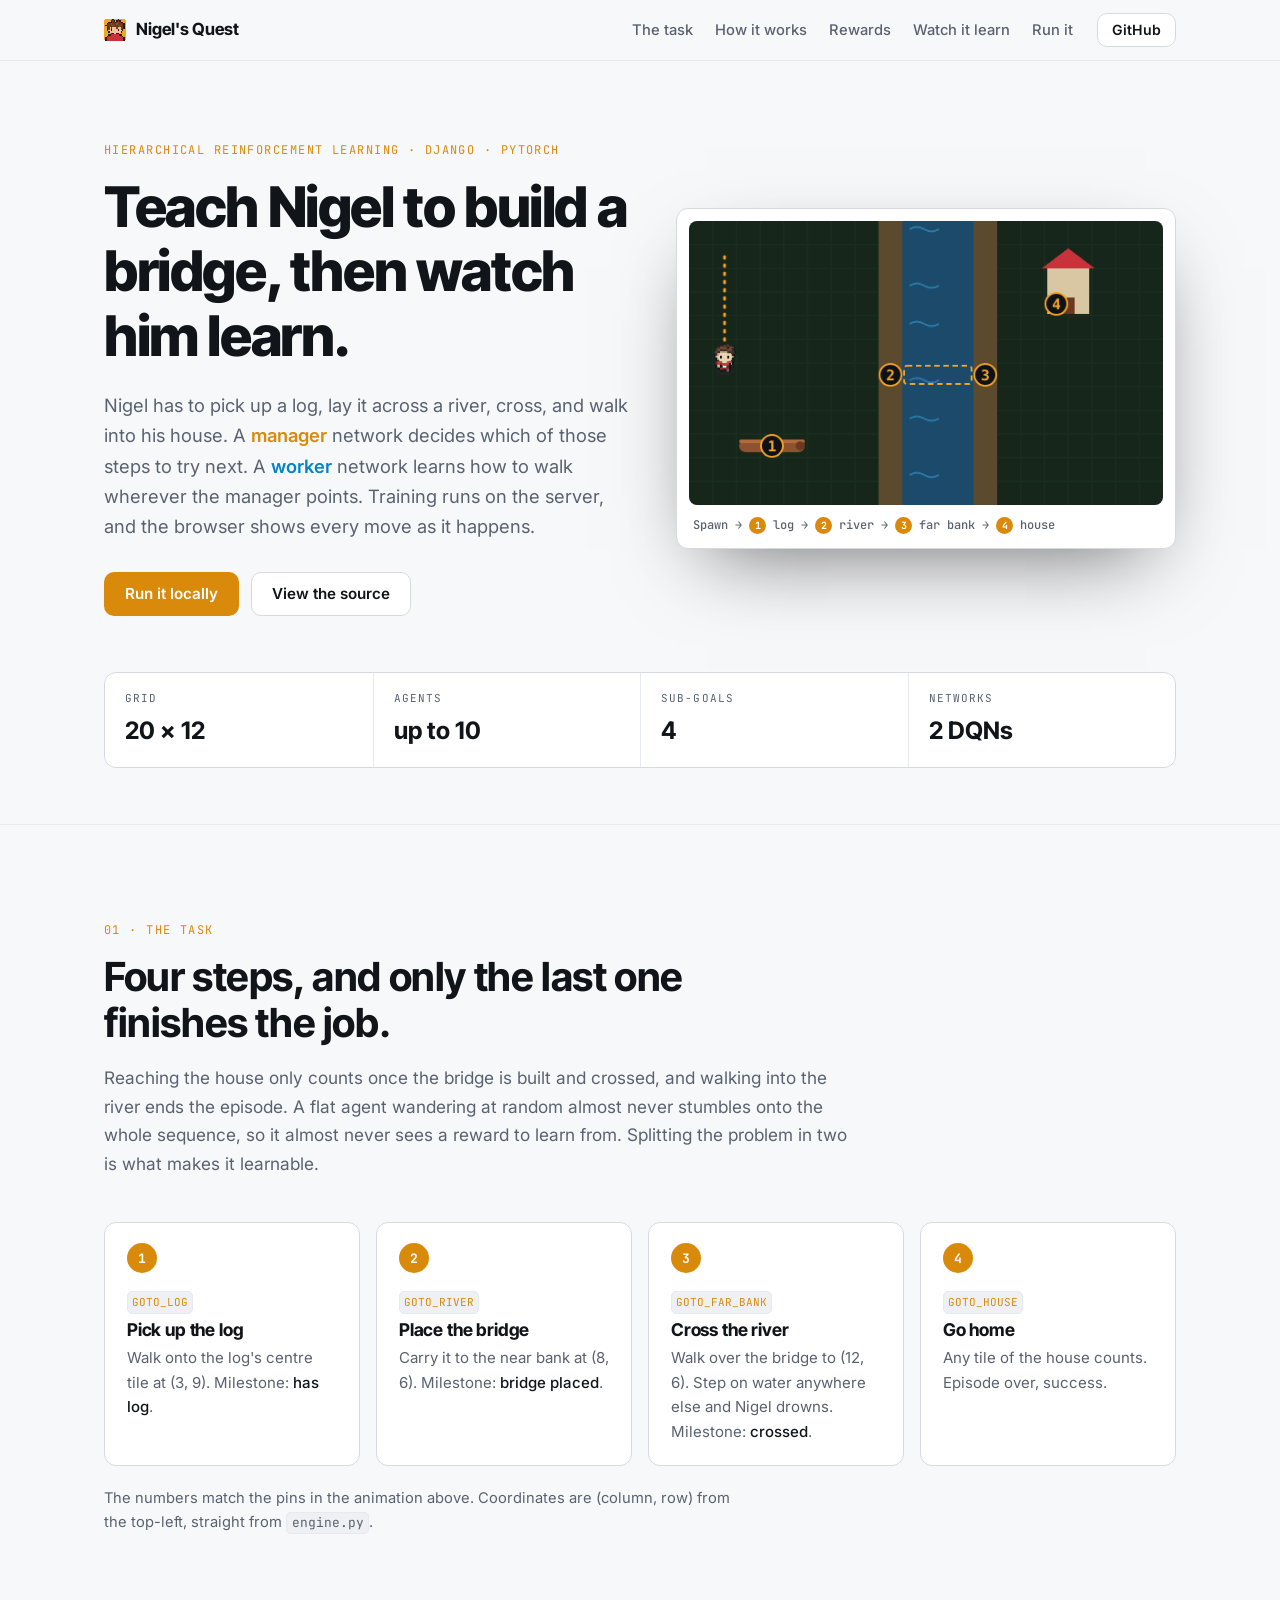
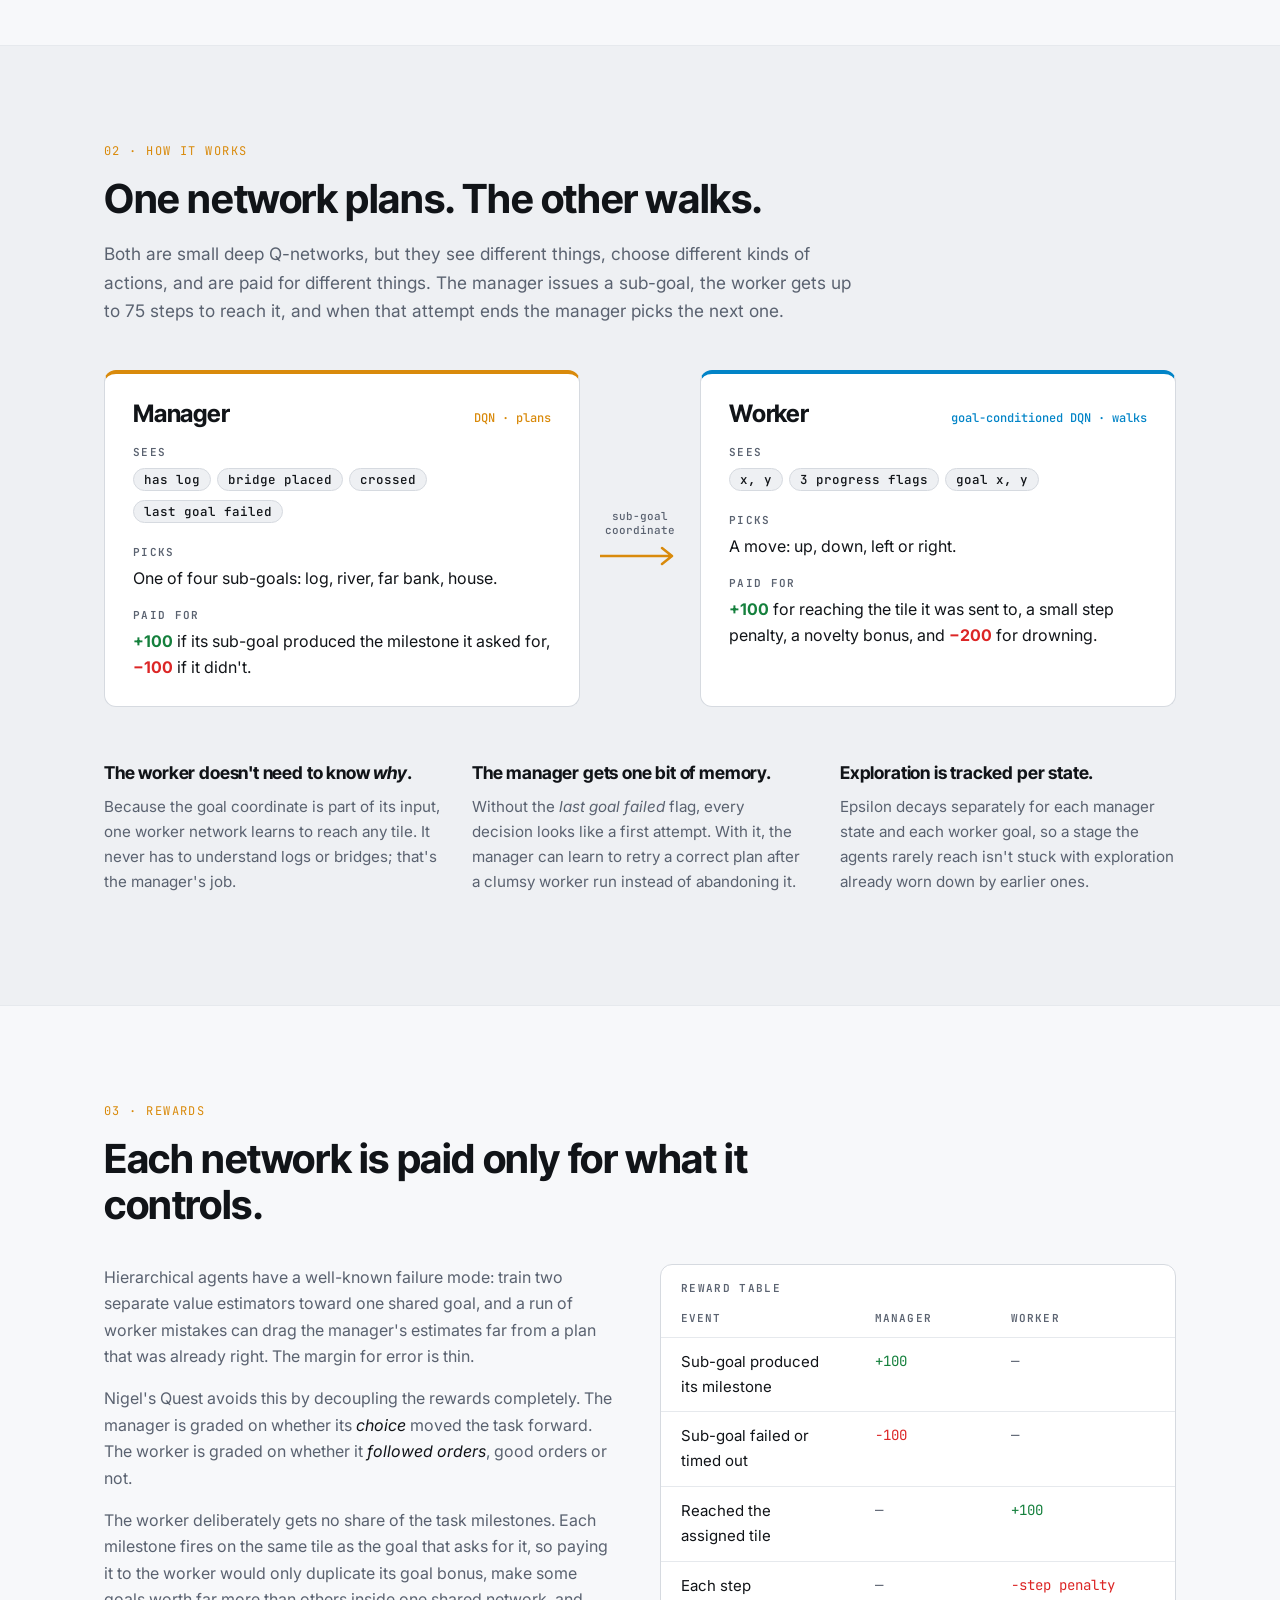
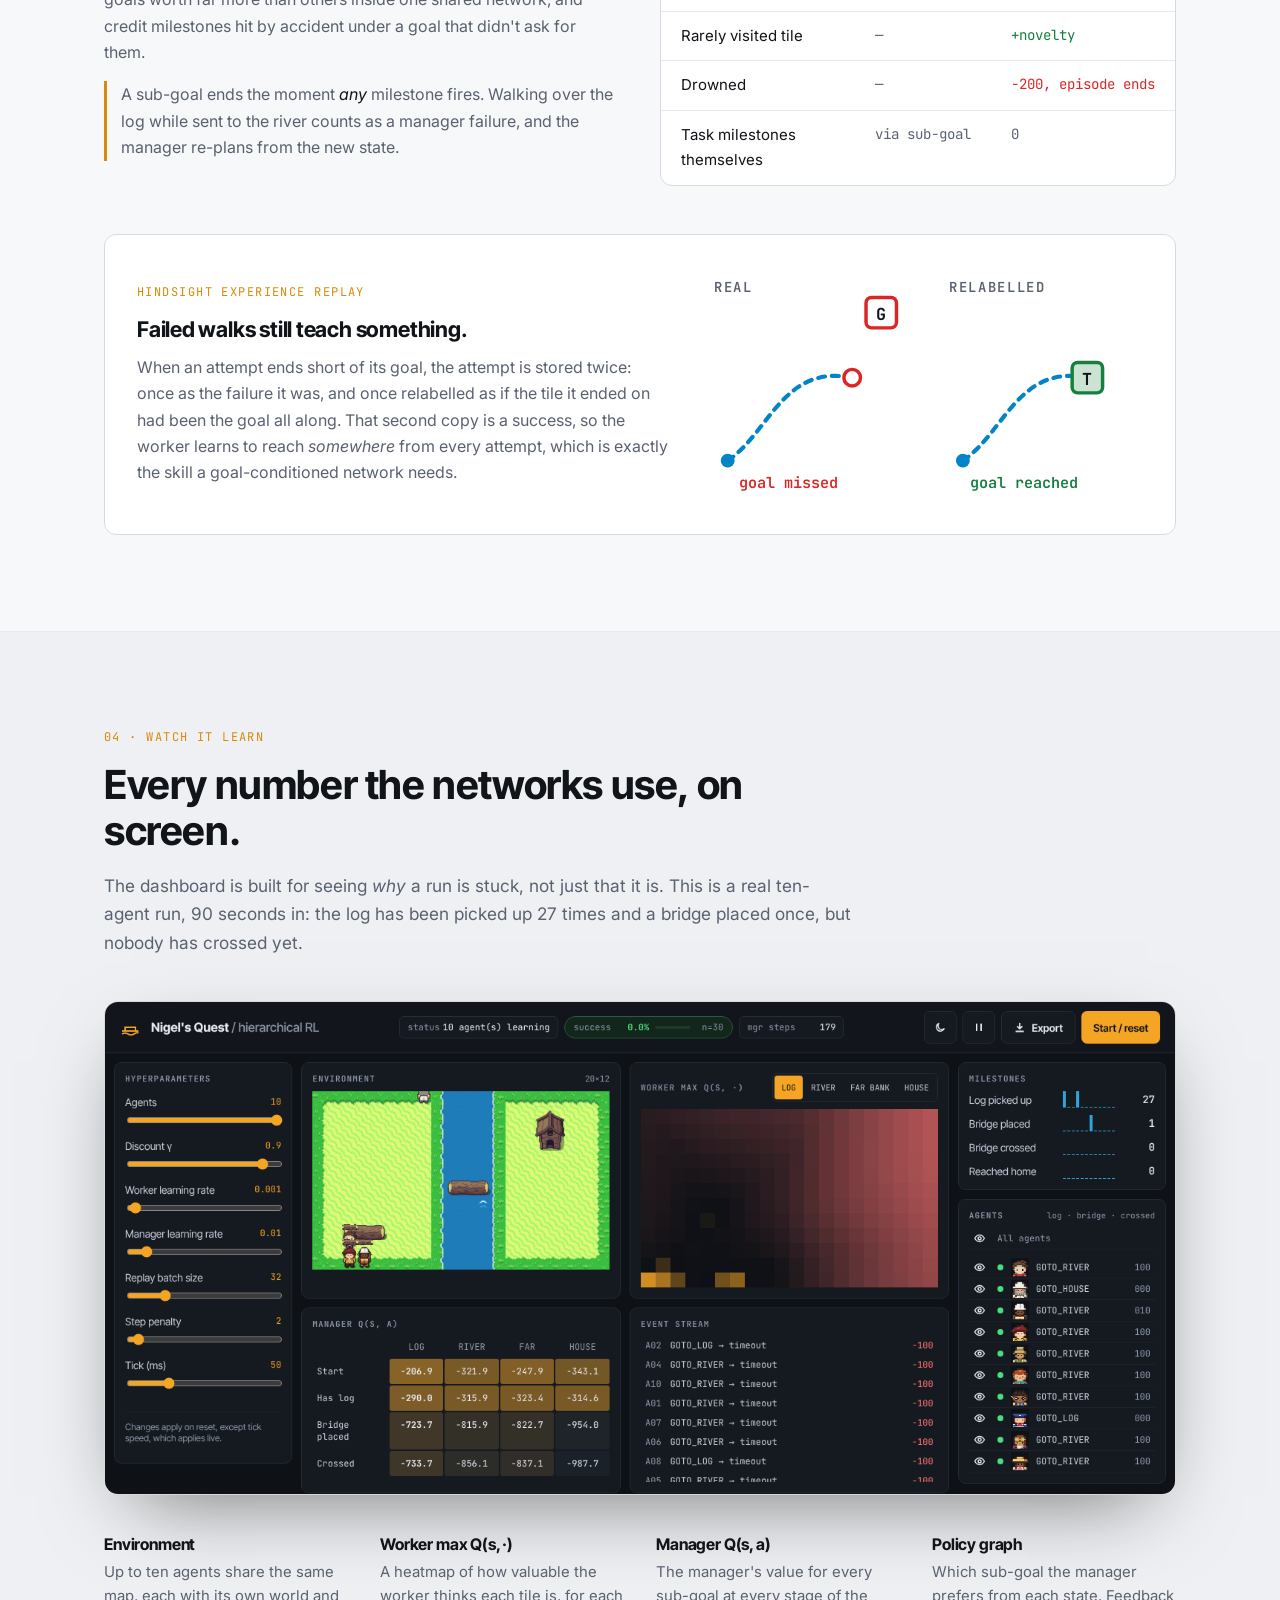
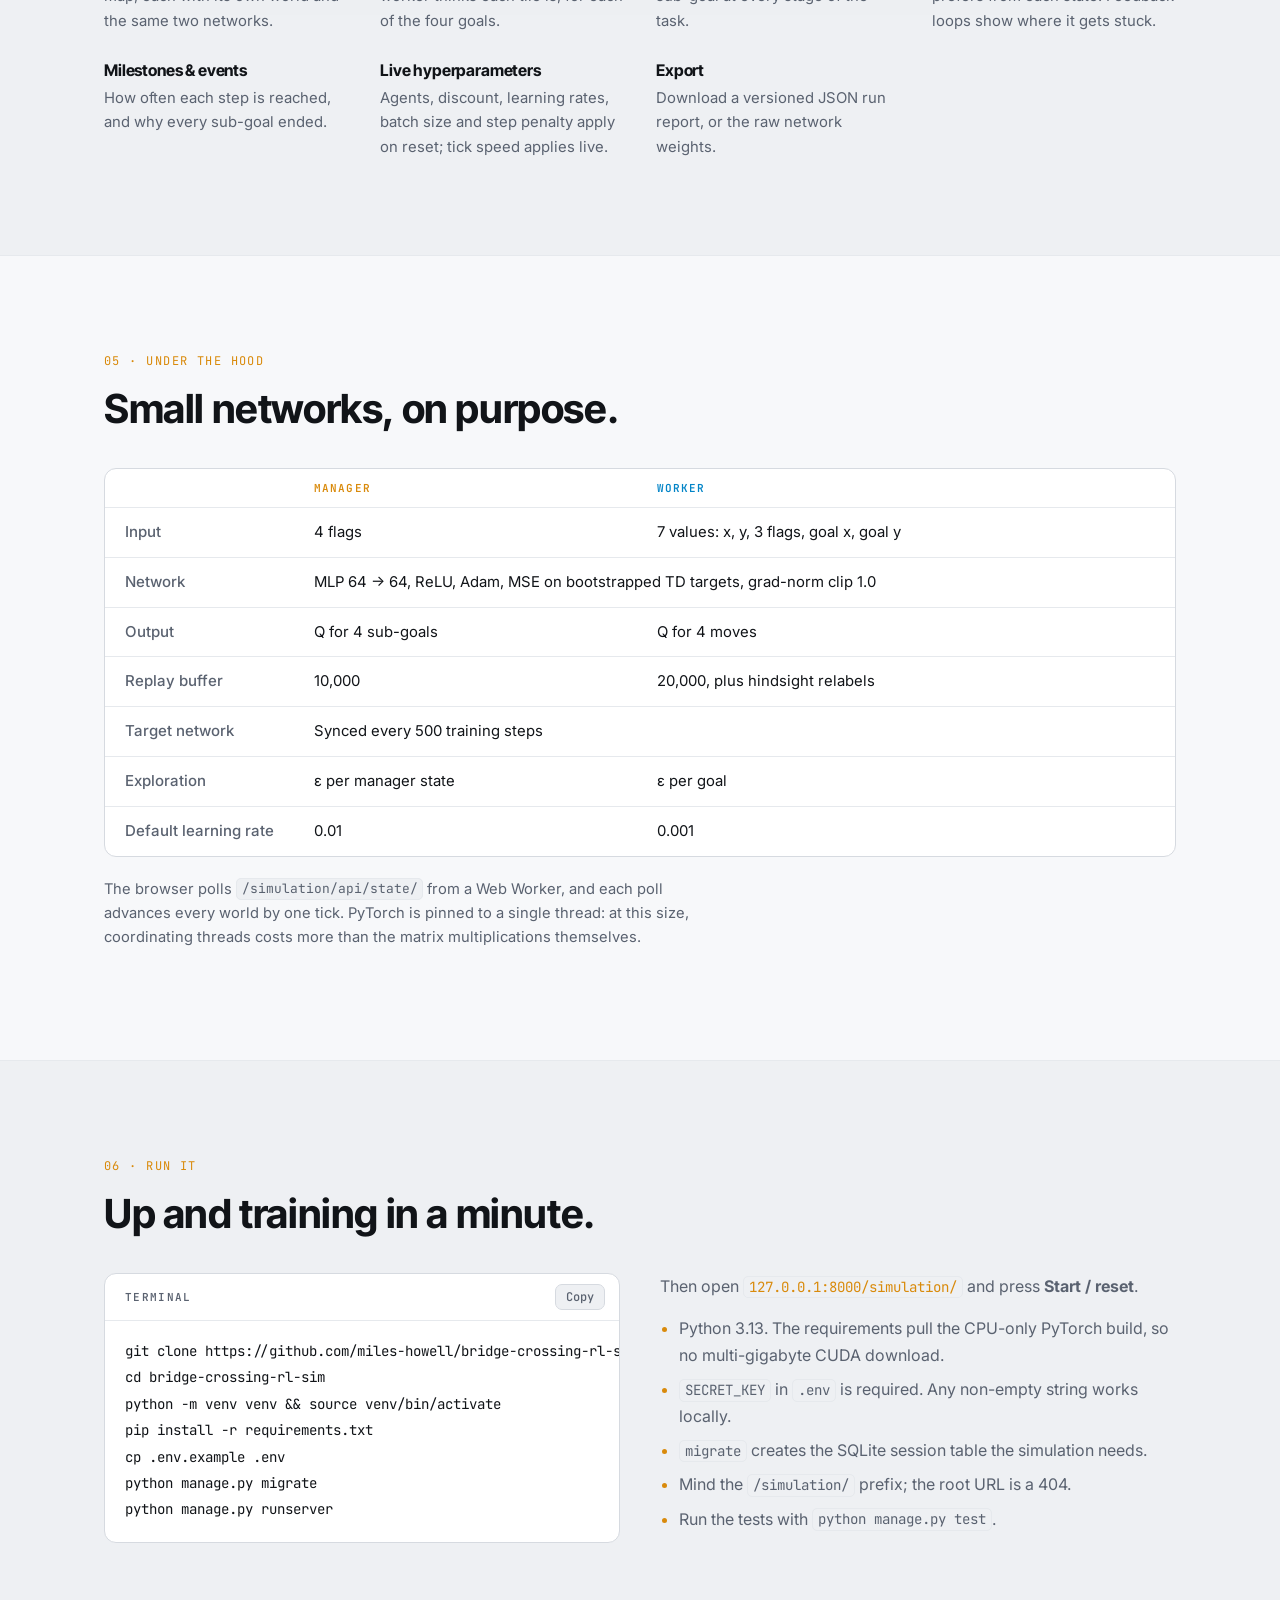
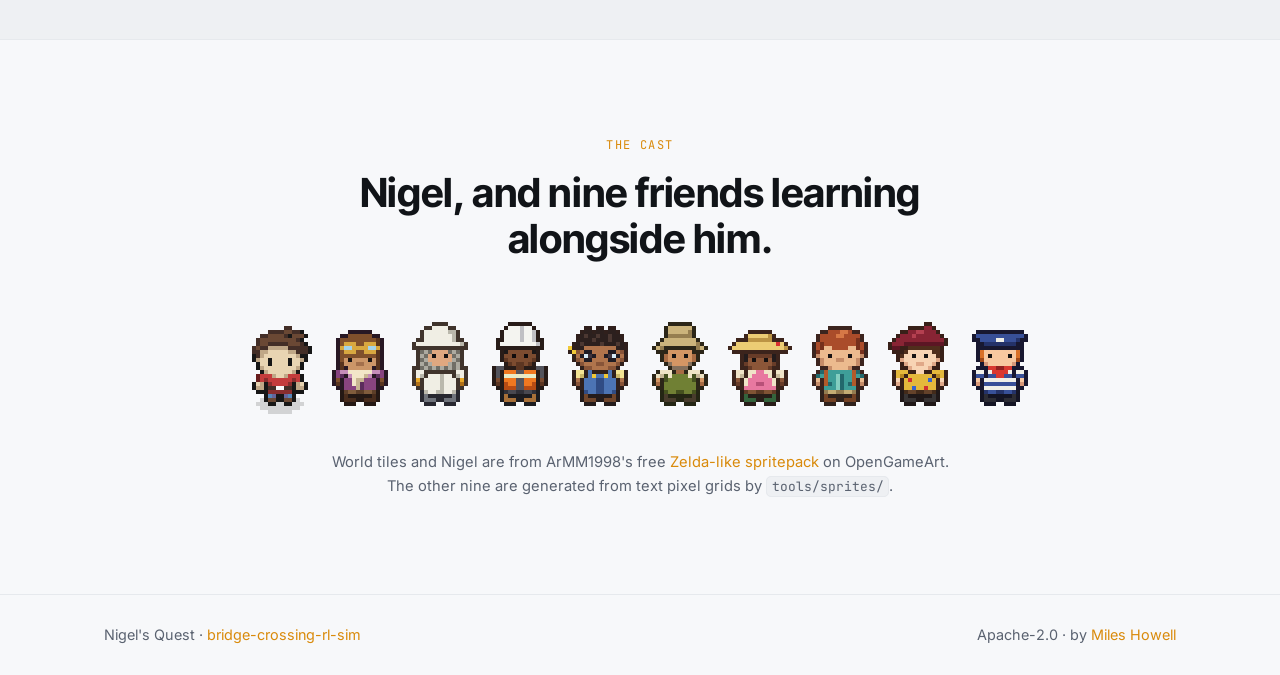
==== commit 66fe6451: "Move Nigel's walk beside the hero headline and drop the duplicate title card The hero GIF repeated t" ====
--- a/docs/index.html
+++ b/docs/index.html
@@ -34,16 +34,21 @@
     <!-- Hero -->
     <section class="hero">
       <div class="wrap">
-        <p class="eyebrow">Hierarchical reinforcement learning · Django · PyTorch</p>
-        <h1>Teach Nigel to build a bridge, then watch him learn.</h1>
-        <p class="lede">Nigel has to pick up a log, lay it across a river, cross, and walk into his house. A <strong class="c-manager">manager</strong> network decides which of those steps to try next. A <strong class="c-worker">worker</strong> network learns how to walk wherever the manager points. Training runs on the server, and the browser shows every move as it happens.</p>
-        <div class="cta">
-          <a class="btn btn-primary" href="#run">Run it locally</a>
-          <a class="btn btn-ghost" href="https://github.com/miles-howell/bridge-crossing-rl-sim">View the source</a>
-        </div>
-        <figure class="hero-media">
-          <img src="assets/hero.gif" width="1200" height="420" alt="Nigel walks a 20 by 12 grid, picks up a log, lays it across the river as a bridge, crosses and walks into the house, while the manager's current sub-goal updates beside him">
-        </figure>
+        <div class="hero-grid">
+          <div class="hero-copy">
+            <p class="eyebrow">Hierarchical reinforcement learning · Django · PyTorch</p>
+            <h1>Teach Nigel to build a bridge, then watch him learn.</h1>
+            <p class="lede">Nigel has to pick up a log, lay it across a river, cross, and walk into his house. A <strong class="c-manager">manager</strong> network decides which of those steps to try next. A <strong class="c-worker">worker</strong> network learns how to walk wherever the manager points. Training runs on the server, and the browser shows every move as it happens.</p>
+            <div class="cta">
+              <a class="btn btn-primary" href="#run">Run it locally</a>
+              <a class="btn btn-ghost" href="https://github.com/miles-howell/bridge-crossing-rl-sim">View the source</a>
+            </div>
+          </div>
+          <figure class="hero-media card">
+            <img src="assets/nigel-walk.gif" width="520" height="312" alt="Nigel walks the 20 by 12 grid: he picks up the log at pin 1, lays it across the river at pin 2, crosses to pin 3 and walks into the house at pin 4">
+            <figcaption>Spawn → <span>1</span> log → <span>2</span> river → <span>3</span> far bank → <span>4</span> house</figcaption>
+          </figure>
+        </div>
         <dl class="stats">
           <div><dt>Grid</dt><dd>20 × 12</dd></div>
           <div><dt>Agents</dt><dd>up to 10</dd></div>
@@ -57,45 +62,8 @@
     <section id="task" class="section">
       <div class="wrap">
         <p class="eyebrow">01 · The task</p>
-        <h2>Four steps, one reward at the very end.</h2>
+        <h2>Four steps, and only the last one finishes the job.</h2>
         <p class="section-lede">Reaching the house only counts once the bridge is built and crossed, and walking into the river ends the episode. A flat agent wandering at random almost never stumbles onto the whole sequence, so it almost never sees a reward to learn from. Splitting the problem in two is what makes it learnable.</p>
-
-        <div class="task-grid">
-          <figure class="map card">
-            <svg viewBox="0 0 600 360" role="img" aria-labelledby="map-title map-desc">
-              <title id="map-title">The 20 by 12 world</title>
-              <desc id="map-desc">Nigel starts in the top-left. The log lies near the bottom-left. A five-column river runs down the middle; the bridge goes at its left bank on row 6. The house sits on the right side near the top. A dashed route visits log, river, far bank and house in order.</desc>
-              <defs>
-                <pattern id="grid" width="30" height="30" patternUnits="userSpaceOnUse">
-                  <path d="M30 0H0V30" fill="none" class="map-gridline"/>
-                </pattern>
-              </defs>
-              <rect width="600" height="360" class="map-grass"/>
-              <rect x="240" y="0" width="150" height="360" class="map-bank"/>
-              <rect x="270" y="0" width="90" height="360" class="map-water"/>
-              <rect width="600" height="360" fill="url(#grid)"/>
-              <!-- bridge -->
-              <rect x="270" y="186" width="90" height="18" rx="4" class="map-bridge"/>
-              <!-- log -->
-              <rect x="66" y="276" width="78" height="18" rx="7" class="map-log"/>
-              <!-- house -->
-              <rect x="450" y="30" width="60" height="90" rx="4" class="map-house"/>
-              <path d="M444 46 L480 22 L516 46" class="map-roof"/>
-              <!-- route -->
-              <polyline points="45,45 45,285 105,285" class="route r1"/>
-              <polyline points="105,285 105,195 255,195" class="route r2"/>
-              <polyline points="255,195 375,195" class="route r3"/>
-              <polyline points="375,195 375,105 465,105" class="route r4"/>
-              <!-- markers -->
-              <g class="pin pin-start"><circle cx="45" cy="45" r="11"/><text x="45" y="49">S</text></g>
-              <g class="pin"><circle cx="105" cy="285" r="11"/><text x="105" y="289">1</text></g>
-              <g class="pin"><circle cx="255" cy="195" r="11"/><text x="255" y="199">2</text></g>
-              <g class="pin"><circle cx="375" cy="195" r="11"/><text x="375" y="199">3</text></g>
-              <g class="pin"><circle cx="465" cy="105" r="11"/><text x="465" y="109">4</text></g>
-              <text x="315" y="22" class="map-label">river</text>
-            </svg>
-            <figcaption>The real layout from <code>engine.py</code>, one square per tile. The bridge spans the three water tiles once it's placed.</figcaption>
-          </figure>
 
           <ol class="steps">
             <li>
@@ -115,7 +83,7 @@
               <div><code class="goal">GOTO_HOUSE</code><h3>Go home</h3><p>Any tile of the house counts. Episode over, success.</p></div>
             </li>
           </ol>
-        </div>
+        <p class="small">The numbers match the pins in the animation above. Coordinates are (column, row) from the top-left, straight from <code>engine.py</code>.</p>
       </div>
     </section>
 
--- a/docs/style.css
+++ b/docs/style.css
@@ -131,16 +131,22 @@
 .lede { font-size: 1.15rem; color: var(--muted); max-width: 62ch; margin: 22px 0 30px; }
 .lede strong { font-weight: 600; }
 .cta { display: flex; gap: 12px; flex-wrap: wrap; }
+.hero-grid { display: grid; grid-template-columns: 1.05fr 1fr; gap: 48px; align-items: center; }
+.hero-grid h1 { font-size: clamp(2.2rem, 4.6vw, 3.5rem); }
+.hero-grid .lede { margin-bottom: 30px; }
 .hero-media {
-  margin: 48px 0 0;
-  border-radius: 16px; overflow: hidden;
-  border: 1px solid var(--border);
+  margin: 0; padding: 12px;
   box-shadow: 0 30px 80px -30px rgba(0, 0, 0, 0.6);
 }
-.hero-media img { width: 100%; height: auto; }
+.hero-media img { width: 100%; height: auto; border-radius: 8px; }
+.hero-media figcaption { font: 500 12px var(--font-mono); color: var(--muted); margin: 12px 4px 2px; }
+.hero-media figcaption span {
+  display: inline-grid; place-items: center; width: 17px; height: 17px; border-radius: 50%;
+  background: var(--accent); color: var(--accent-fg); font-size: 10px; font-weight: 700;
+}
 .stats {
   display: grid; grid-template-columns: repeat(4, 1fr);
-  margin: 28px 0 0; border: 1px solid var(--border); border-radius: var(--radius);
+  margin: 56px 0 0; border: 1px solid var(--border); border-radius: var(--radius);
   background: var(--surface);
 }
 .stats div { padding: 16px 20px; border-left: 1px solid var(--rule); }
@@ -154,29 +160,9 @@
 .section-lede { color: var(--muted); font-size: 1.08rem; max-width: 68ch; margin: 18px 0 44px; }
 
 /* Task */
-.task-grid { display: grid; grid-template-columns: 1.35fr 1fr; gap: 32px; align-items: start; }
-.map { margin: 0; padding: 14px; }
-.map svg { border-radius: 8px; width: 100%; height: auto; }
-.map figcaption { color: var(--muted); font-size: 0.85rem; margin: 12px 4px 2px; }
-.map-grass { fill: var(--grass); }
-.map-bank { fill: var(--bank); }
-.map-water { fill: var(--water); }
-.map-gridline { stroke: var(--gridline); stroke-width: 1; }
-.map-bridge { fill: var(--log); opacity: 0.9; }
-.map-log { fill: var(--log); }
-.map-house { fill: var(--house); }
-.map-roof { fill: none; stroke: var(--house); stroke-width: 8; stroke-linejoin: round; stroke-linecap: round; }
-.map-label { fill: #fff; opacity: 0.75; font: 600 12px var(--font-mono); text-anchor: middle; letter-spacing: 0.12em; text-transform: uppercase; }
-.route { fill: none; stroke: var(--accent); stroke-width: 3; stroke-dasharray: 7 6; stroke-linecap: round; stroke-linejoin: round; animation: march 1.2s linear infinite; }
-@keyframes march { to { stroke-dashoffset: -26; } }
-.pin circle { fill: var(--accent); stroke: var(--bg); stroke-width: 3; }
-.pin text { fill: var(--accent-fg); font: 700 12px var(--font-mono); text-anchor: middle; }
-.pin-start circle { fill: var(--surface); stroke: var(--accent); stroke-width: 2.5; }
-.pin-start text { fill: var(--accent); }
-
-.steps { list-style: none; margin: 0; padding: 0; display: grid; gap: 12px; }
+.steps { list-style: none; margin: 0; padding: 0; display: grid; grid-template-columns: repeat(4, 1fr); gap: 16px; }
 .steps li {
-  display: flex; gap: 16px; padding: 18px 20px;
+  display: flex; flex-direction: column; gap: 14px; padding: 20px 22px;
   background: var(--surface); border: 1px solid var(--border); border-radius: var(--radius);
 }
 .steps p { color: var(--muted); font-size: 0.94rem; margin: 6px 0 0; }
@@ -285,7 +271,8 @@
 .footer-inner { display: flex; justify-content: space-between; gap: 16px; flex-wrap: wrap; }
 
 @media (max-width: 900px) {
-  .task-grid, .split, .her, .cols3 { grid-template-columns: 1fr; }
+  .hero-grid, .split, .her, .cols3 { grid-template-columns: 1fr; }
+  .steps { grid-template-columns: repeat(2, 1fr); }
   .arch { grid-template-columns: 1fr; }
   .arrow { flex-direction: row; gap: 12px; }
   .arrow svg { width: 24px; transform: rotate(90deg); }
@@ -297,6 +284,7 @@
   .hero { padding: 48px 0 40px; }
   .section { padding: 64px 0; }
   .stats { grid-template-columns: repeat(2, 1fr); }
+  .steps { grid-template-columns: 1fr; }
   .stats div:nth-child(3) { border-left: 0; }
   .stats div:nth-child(n+3) { border-top: 1px solid var(--rule); }
   .her { padding: 22px; }
@@ -305,5 +293,4 @@
 }
 @media (prefers-reduced-motion: reduce) {
   html { scroll-behavior: auto; }
-  .route { animation: none; }
-}
+}
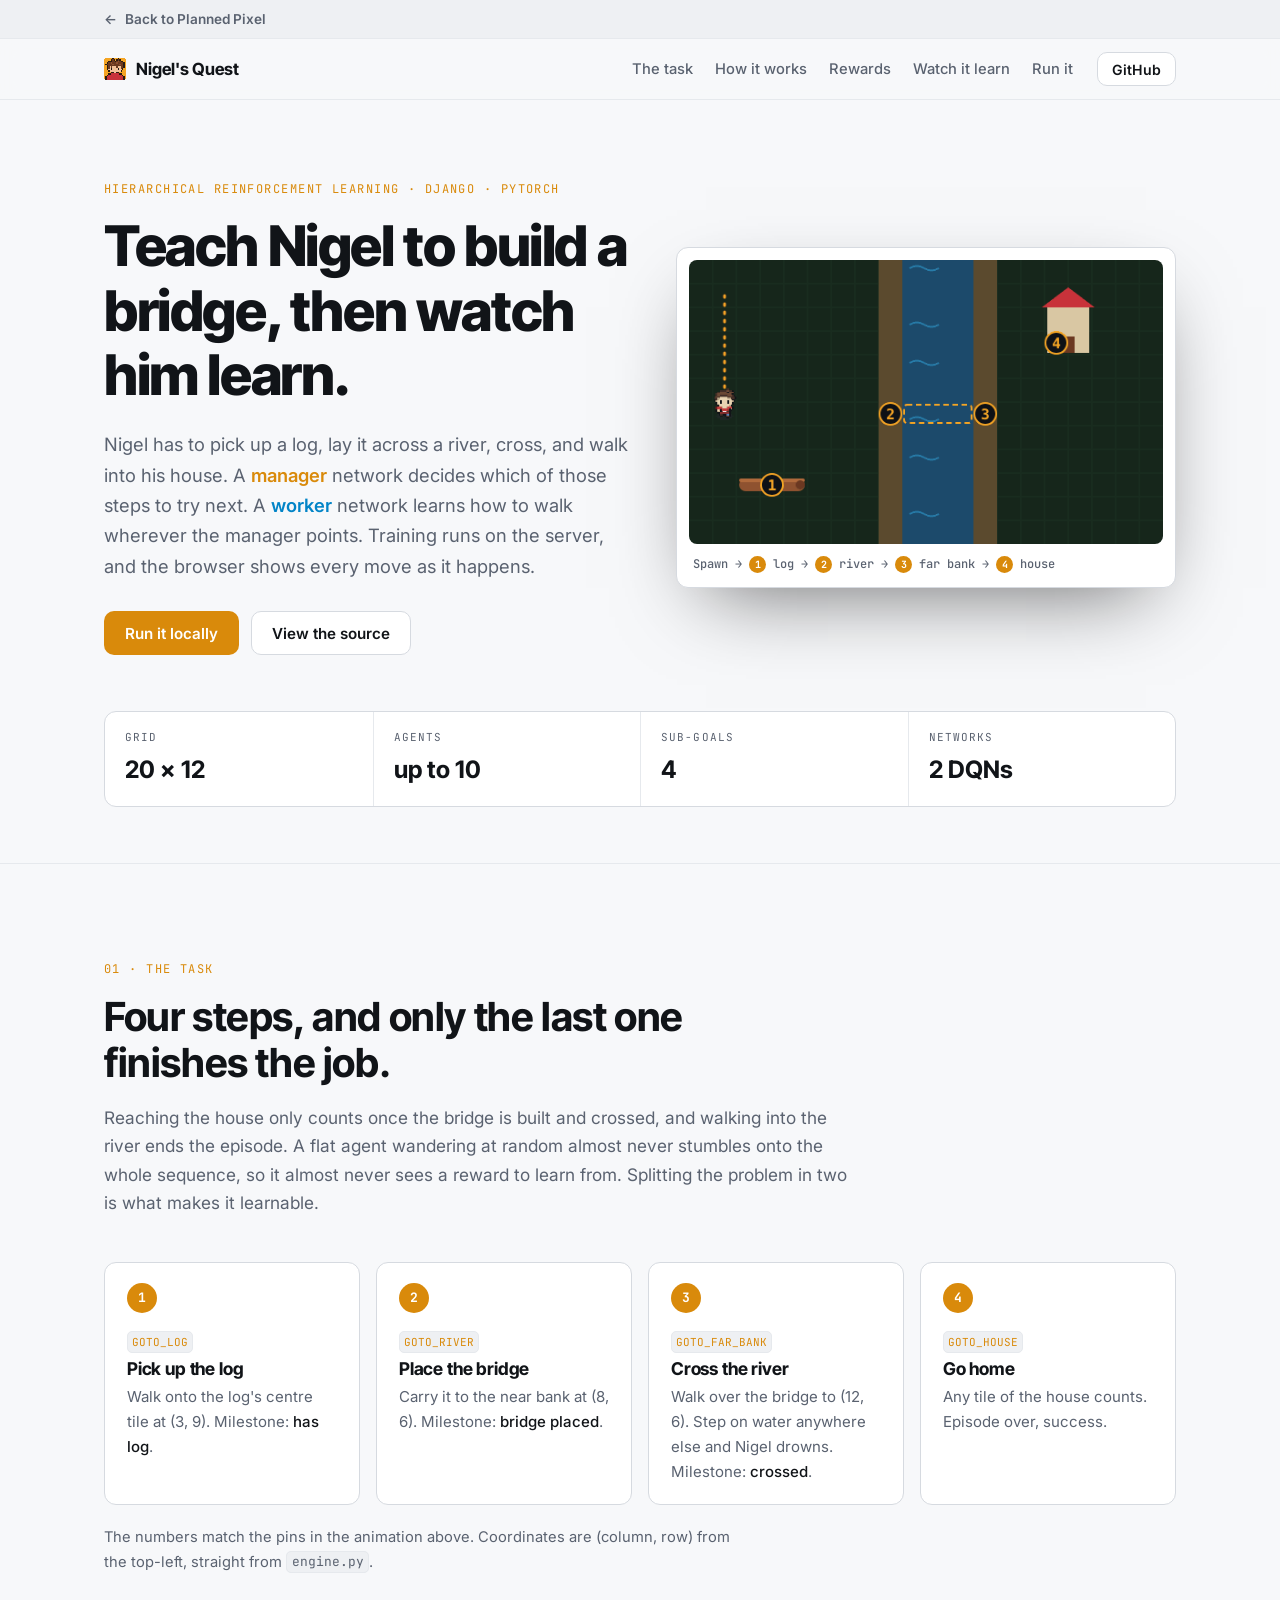
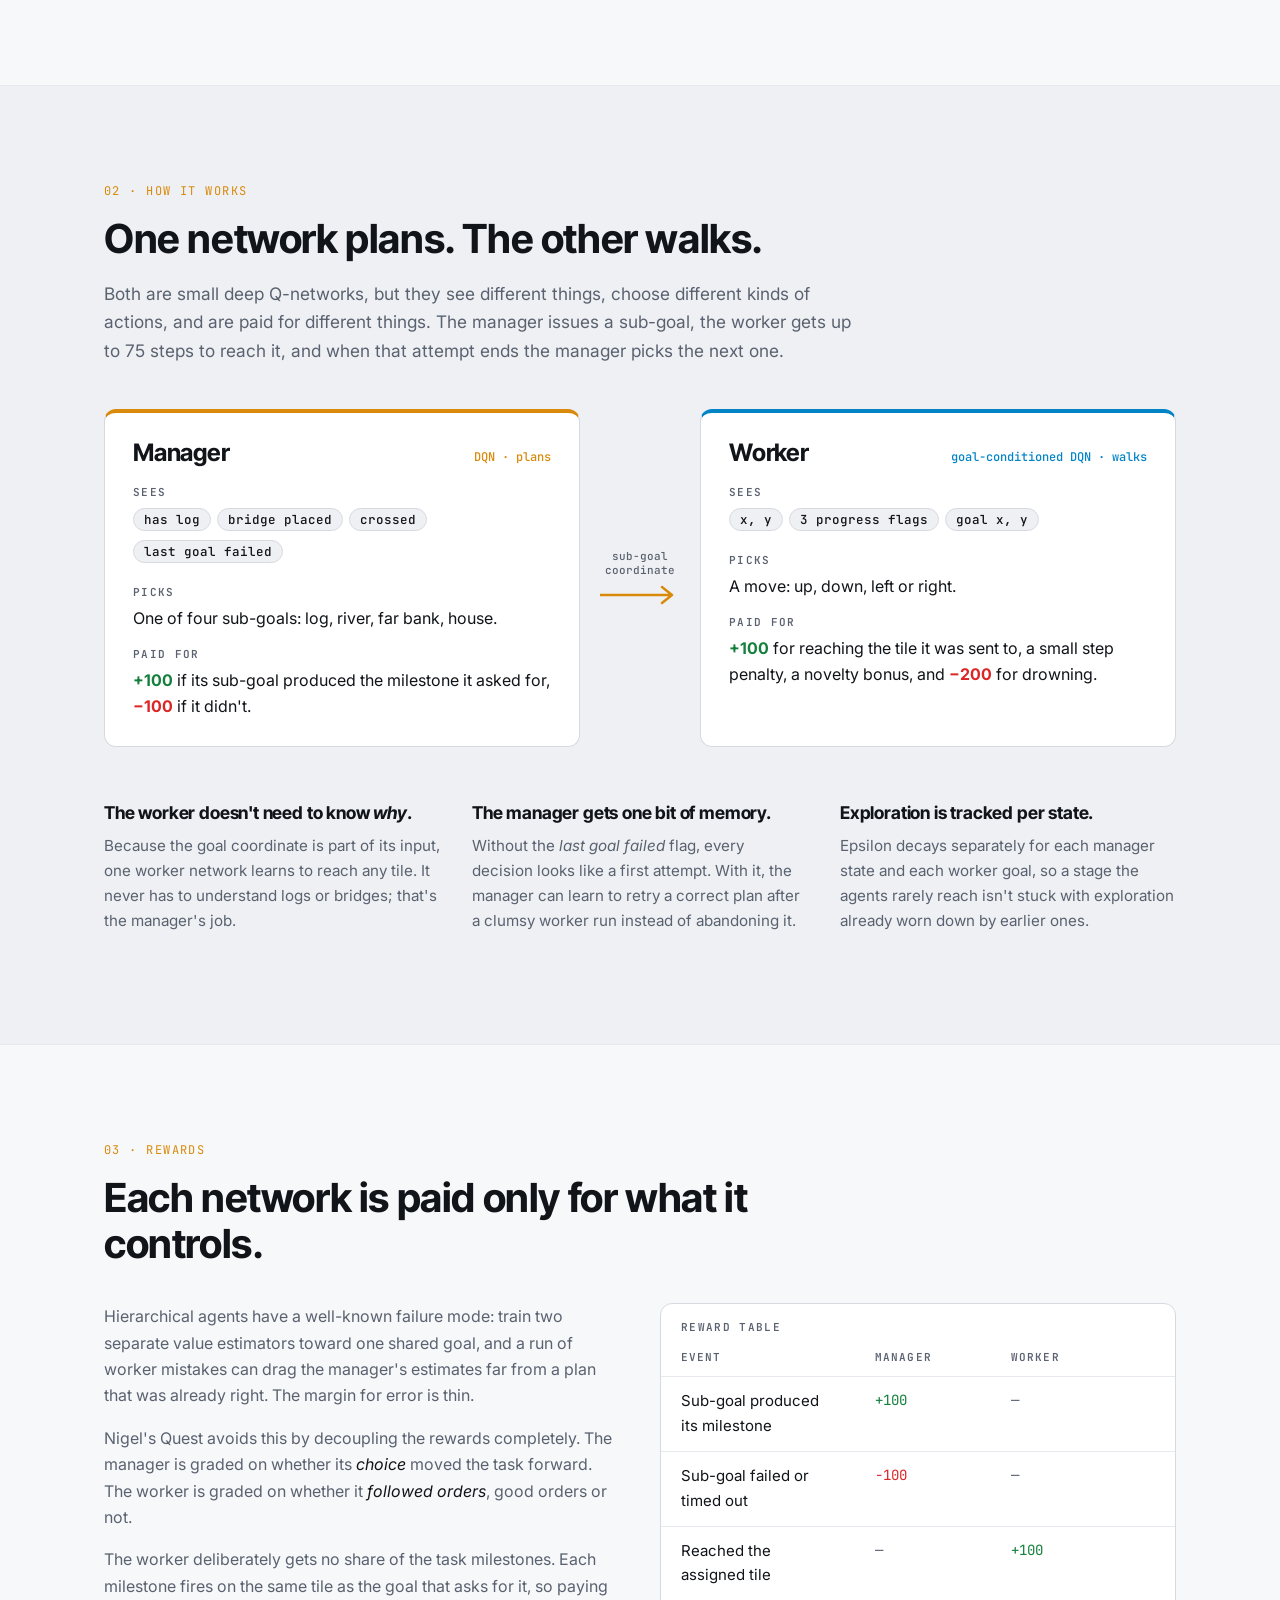
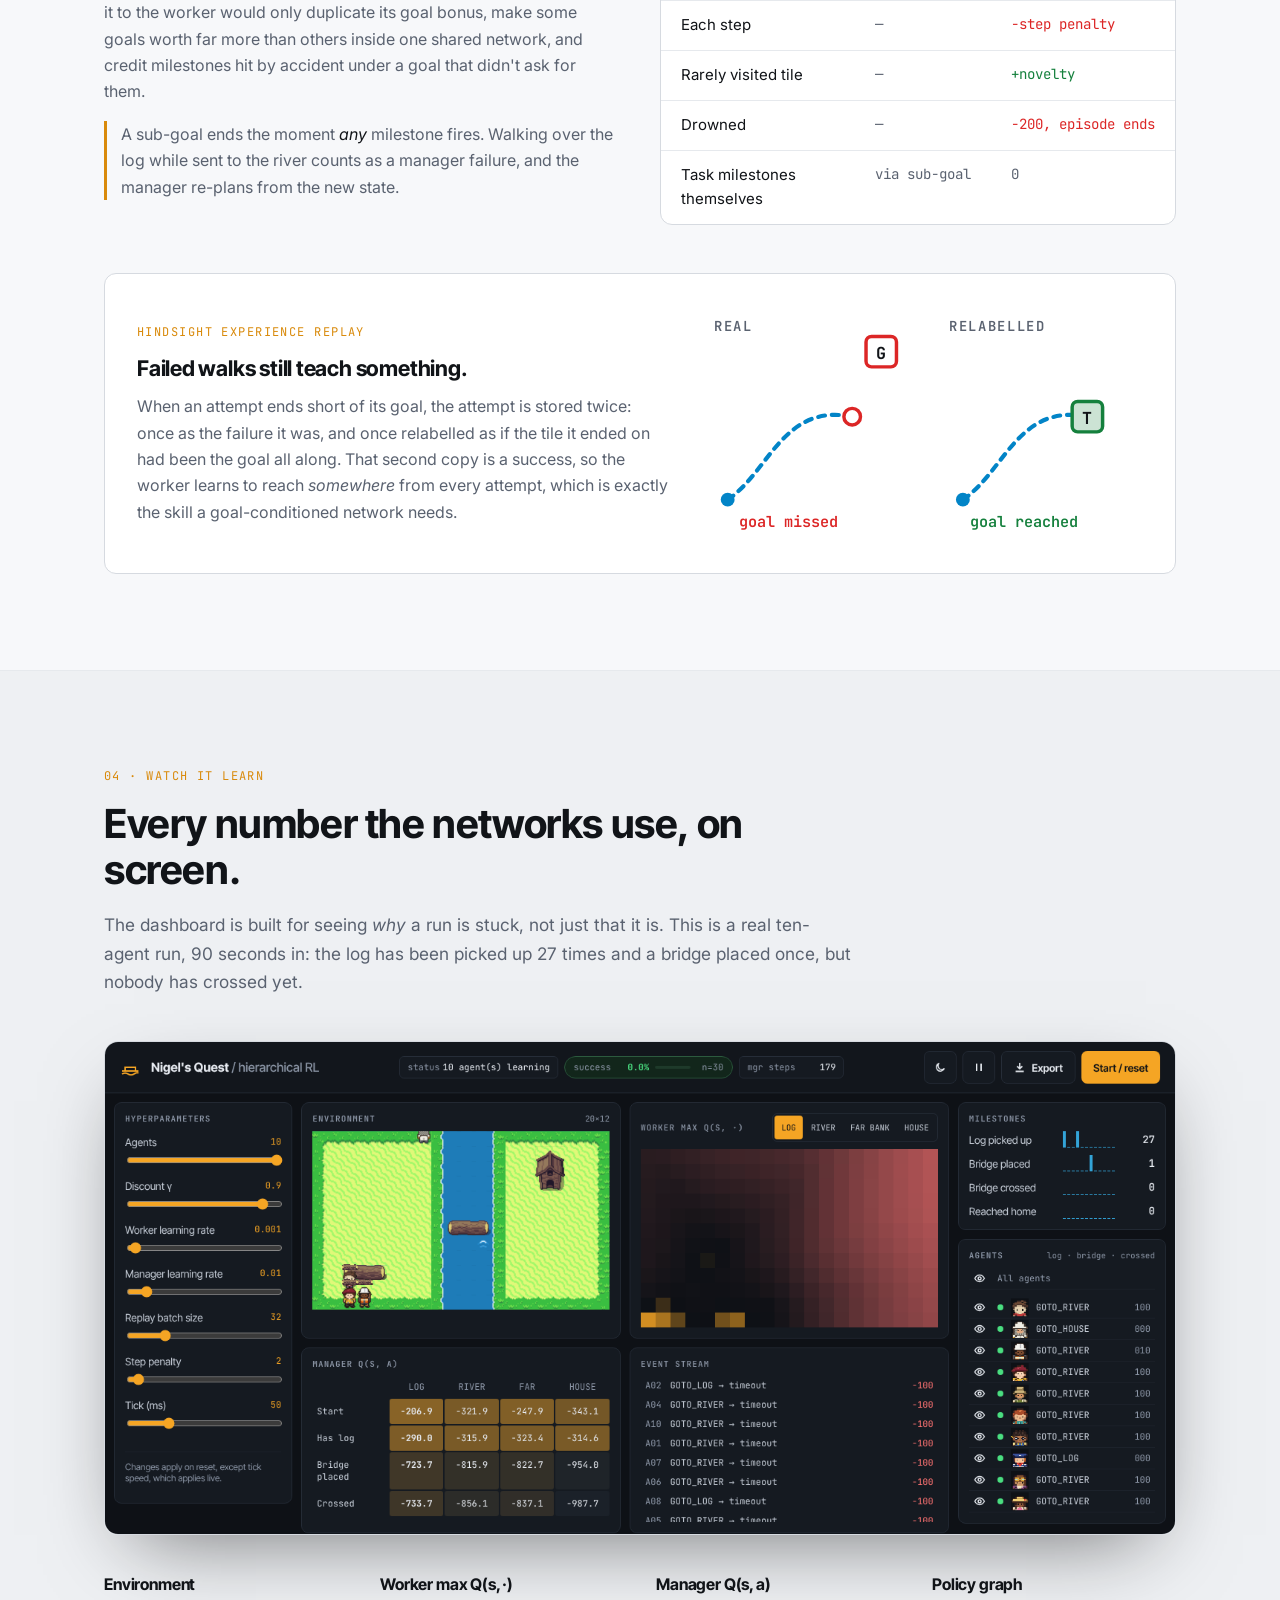
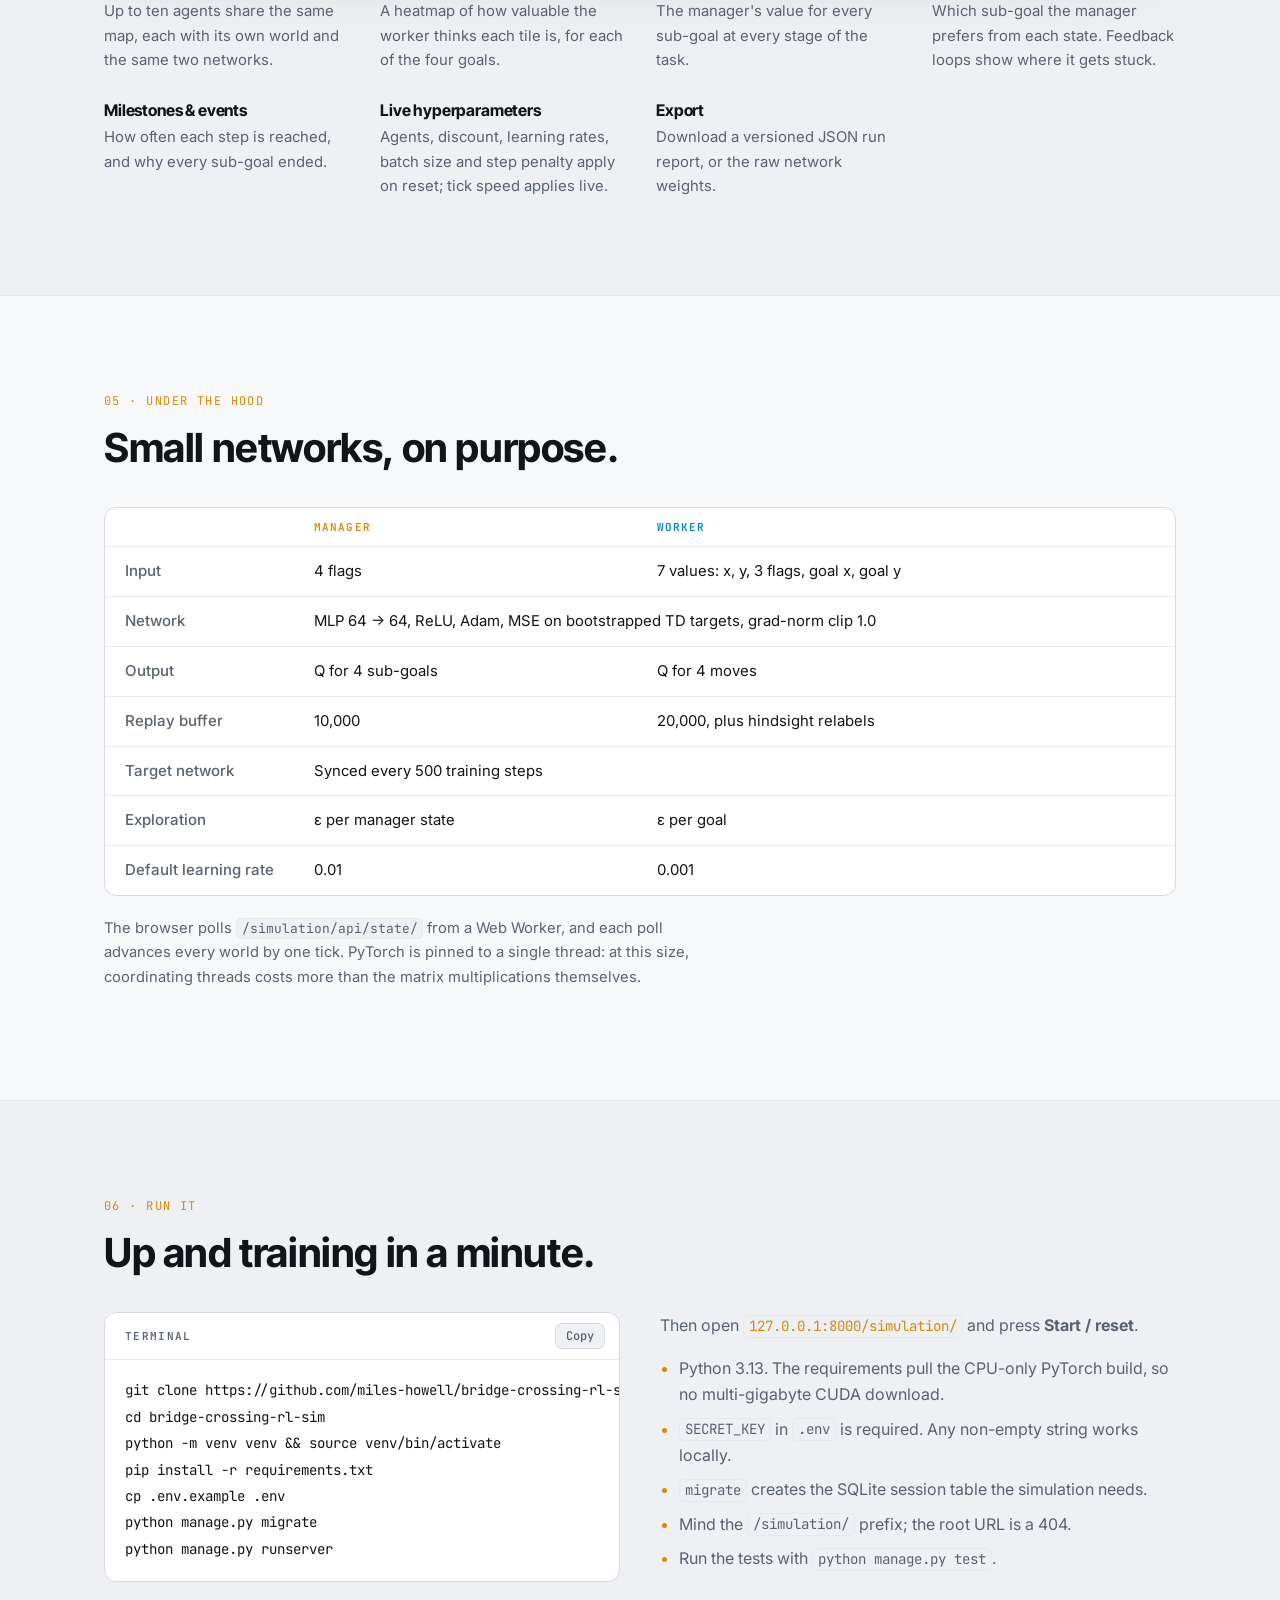
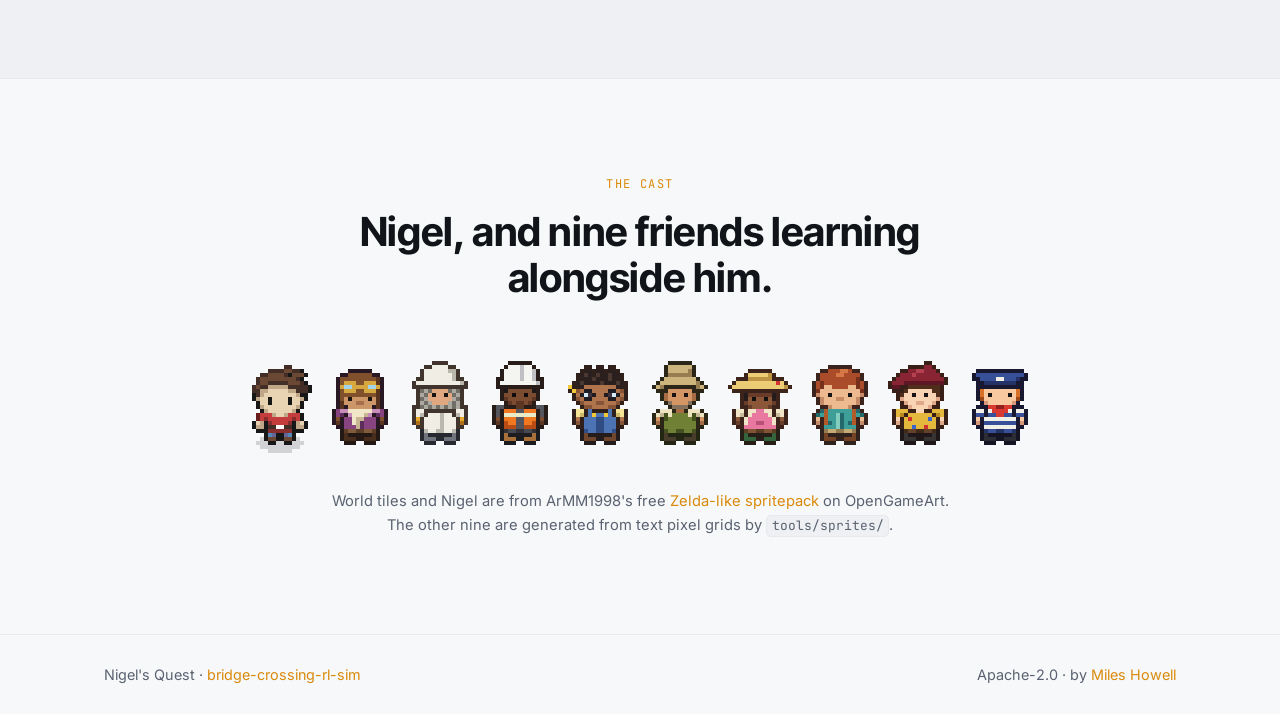
==== commit 6b53409c: "Add a 'Back to Planned Pixel' link in the top left of the project page Gives visitors an explicit wa" ====
--- a/docs/index.html
+++ b/docs/index.html
@@ -16,6 +16,9 @@
   <link rel="stylesheet" href="style.css">
 </head>
 <body>
+  <div class="back-bar">
+    <div class="wrap"><a class="back-link" href="https://plannedpixel.com"><span aria-hidden="true">←</span> Back to Planned Pixel</a></div>
+  </div>
   <header class="nav">
     <div class="wrap nav-inner">
       <a class="brand" href="#top"><img src="assets/favicon.svg" alt="" width="22" height="22">Nigel's Quest</a>
--- a/docs/style.css
+++ b/docs/style.css
@@ -112,6 +112,15 @@
 .nav-links a { color: var(--muted); font-size: 0.92rem; font-weight: 500; }
 .nav-links a:hover { color: var(--text); text-decoration: none; }
 
+/* Back link to the parent site */
+.back-bar { background: var(--bg-alt); border-bottom: 1px solid var(--rule); }
+.back-link {
+  display: inline-flex; align-items: center; gap: 8px;
+  padding: 8px 0; color: var(--muted);
+  font-size: 0.85rem; font-weight: 600;
+}
+.back-link:hover { color: var(--accent); text-decoration: none; }
+
 /* Buttons */
 .btn {
   display: inline-flex; align-items: center; justify-content: center;
